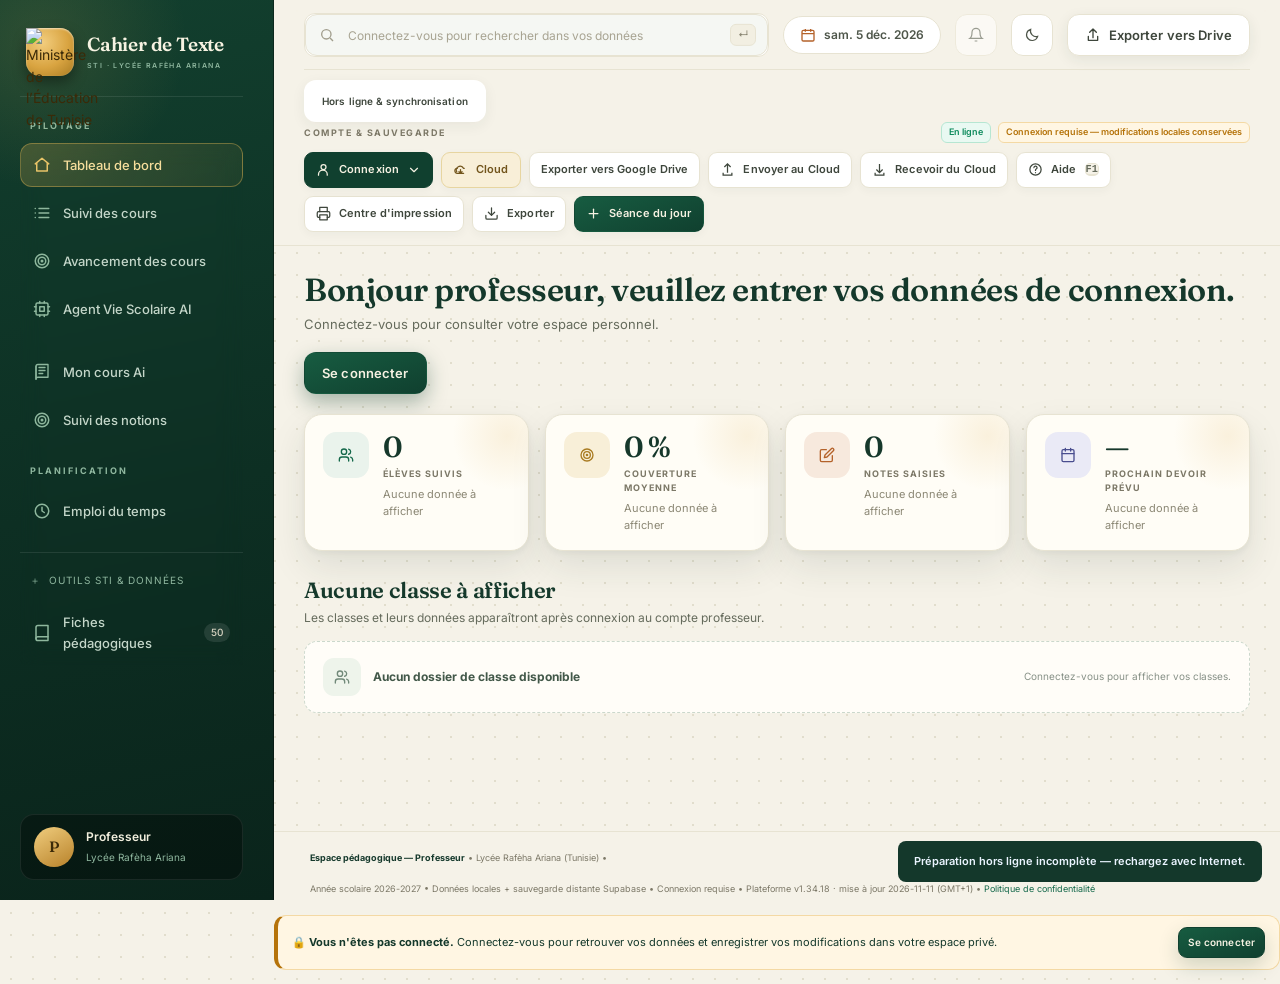
==== index.html @ 6a31b445 "Retrait du cours SQL (v1.34.18) Suppression complete de la page « Mon cours SQL », de la video GROUP" ====
<!DOCTYPE html>
<html lang="fr">
<head>
<meta charset="UTF-8">
<meta name="viewport" content="width=device-width, initial-scale=1.0, viewport-fit=cover">
<title>Espace pédagogique STI — Professeur | Lycée Rafèha Ariana — 2026/2027</title>
<meta name="description" content="Espace pédagogique STI du Lycée Rafèha Ariana : ressources, calendrier scolaire tunisien, programme, suivi des cours et cahier de textes. Les données personnelles sont accessibles après connexion au compte professeur.">
<meta name="author" content="Espace pédagogique STI">
<meta name="theme-color" content="#0b2545">
<meta name="color-scheme" content="light">
<meta name="apple-mobile-web-app-capable" content="yes">
<meta name="mobile-web-app-capable" content="yes">
<meta name="apple-mobile-web-app-status-bar-style" content="black-translucent">
<meta name="apple-mobile-web-app-title" content="Espace pédagogique">
<link rel="manifest" href="manifest.webmanifest">
<link rel="icon" href="icons/icon-192.png" sizes="192x192" type="image/png">
<link rel="apple-touch-icon" href="icons/apple-touch-icon.png">
<link rel="stylesheet" href="assets/style.css">
<link rel="stylesheet" href="assets/suivi-sti.css">
<link rel="stylesheet" href="assets/theme-classe.css">
<link rel="stylesheet" href="assets/interface-reference.css">
<link rel="stylesheet" href="assets/professeur-badge.css">
<link rel="stylesheet" href="assets/offline-sync.css">
<link rel="stylesheet" href="assets/color-mode.css">
<link rel="stylesheet" href="assets/agent-sti.css">
<link rel="stylesheet" href="assets/fiches.css">
<link rel="stylesheet" href="assets/plateforme-plus.css">
<link rel="stylesheet" href="assets/help.css">
<script>try{document.documentElement.dataset.colorMode=localStorage.getItem("sti_color_mode_v1")==="dark"?"dark":"light";}catch(e){document.documentElement.dataset.colorMode="light";}</script>
</head>
<body>
<script>document.body.classList.add("vs-fusion","vs-themed");document.body.dataset.vsTheme="3SI1";</script>

<header class="vs-workspace-top ref-ui no-print">
<button type="button" id="vs-menu" class="vs-menu-button" aria-label="Ouvrir le menu de navigation" aria-controls="vs-sidebar" aria-expanded="false"><svg viewBox="0 0 24 24" fill="none" stroke="currentColor" stroke-width="2"><path d="M4 7h16M4 12h16M4 17h16"/></svg></button>
<div class="search"><svg width="17" height="17" viewBox="0 0 24 24" fill="none" stroke-width="2"><circle cx="11" cy="11" r="7"/><path d="m16.6 16.6 4.4 4.4"/></svg><input type="search" id="ref-search" placeholder="Rechercher une séance, un chapitre, une notion… (Entrée)" aria-label="Recherche globale"><kbd>↵</kbd></div>
<div class="date-pill"><svg width="15" height="15" viewBox="0 0 24 24" fill="none" stroke-width="2"><rect x="3" y="5" width="18" height="16" rx="2"/><path d="M8 3v4m8-4v4M3 10h18"/></svg><span id="ref-date"></span></div>
<div class="bell-wrap"><button class="bell-btn" id="ref-bell" type="button" aria-controls="ref-notifications" aria-label="Notifications du planning" aria-expanded="false"><svg width="19" height="19" viewBox="0 0 24 24" fill="none" stroke="currentColor" stroke-width="1.8"><path d="M18 8A6 6 0 0 0 6 8c0 7-3 9-3 9h18s-3-2-3-9M14 21h-4"/></svg><span id="ref-bell-count" class="ref-bell-count" aria-hidden="true" hidden></span></button><div class="bell-dropdown" id="ref-notifications" role="region" aria-label="Notifications du planning"></div></div>
<button class="bell-btn" type="button" id="ref-theme-toggle" data-ref="color-mode" aria-label="Activer le mode sombre" aria-pressed="false" title="Passer au mode sombre"><svg width="19" height="19" viewBox="0 0 24 24" fill="none" stroke="currentColor" stroke-width="1.8"><circle cx="12" cy="12" r="4"/><path d="M12 2v3m0 14v3M2 12h3m14 0h3M5 5l2 2m10 10 2 2M5 19l2-2M17 7l2-2"/></svg></button>
<button class="btn btn-ghost" id="btn-drive-backup-top" type="button" onclick="window.STI_DRIVE_BACKUP ? window.STI_DRIVE_BACKUP.openSettings() : toast('La sauvegarde Drive n’est pas chargée.')" title="Créer une copie dans le Drive personnel du professeur connecté"><svg width="16" height="16" viewBox="0 0 24 24" fill="none" stroke="currentColor" stroke-width="2" stroke-linecap="round" stroke-linejoin="round"><path d="M12 16V3m-5 5 5-5 5 5"/><path d="M5 14v6h14v-6"/></svg><span>Exporter vers Drive</span></button>
<button class="btn btn-primary" data-ref="new"><svg width="16" height="16" viewBox="0 0 24 24" fill="none" stroke="currentColor" stroke-width="2"><path d="M12 5v14M5 12h14"/></svg><span>Nouvelle séance</span></button>
<aside id="site-professor-badge" class="site-professor-badge no-print" hidden aria-label="Badge du professeur connecté"></aside>
<section class="ref-essential-bar" aria-label="Compte et Cloud"><button type="button" id="ref-account-toggle" class="ref-account-toggle" aria-expanded="false" aria-controls="ref-account-content"><span>Compte &amp; sauvegarde</span><span id="ref-account-state" class="ref-account-state" aria-live="polite">Local</span><svg viewBox="0 0 24 24" fill="none" stroke="currentColor" stroke-width="2" aria-hidden="true"><path d="m6 9 6 6 6-6"/></svg></button><div id="ref-account-content"><button type="button" class="btn btn-line" id="sti-sync-details" data-sync="details">Hors ligne &amp; synchronisation</button><div class="ref-essential-heading"><strong>COMPTE &amp; SAUVEGARDE</strong><div class="ref-essential-status" aria-live="polite"><span id="net-state" class="badge b-grey">En ligne</span><span id="cloud-bar">—</span></div></div><div aria-label="Actions essentielles du compte et des sauvegardes" class="head-actions no-print">
<div style="position:relative;display:inline-block">
<button class="btn btn-ghost" id="btn-compte" onclick="toggleCompte(event)" title="Votre compte professeur : connexion, profil, déconnexion"><svg fill="none" stroke="currentColor" stroke-linecap="round" stroke-linejoin="round" stroke-width="2" viewbox="0 0 24 24"><circle cx="12" cy="8" r="4"></circle><path d="M4 21v-1a7 7 0 0 1 14 0v1"></path></svg> <span id="compte-txt">Connexion</span> <svg fill="none" stroke="currentColor" stroke-linecap="round" stroke-linejoin="round" stroke-width="2" style="width:14px;height:14px" viewbox="0 0 24 24"><path d="m6 9 6 6 6-6"></path></svg></button>
<div class="hidden" id="menu-compte" style="position:absolute;right:0;top:calc(100% + 6px);min-width:250px;background:var(--card);border:1px solid var(--line);border-radius:12px;box-shadow:var(--sh-lg);padding:6px;z-index:80;text-align:left">
<div class="tiny" id="mc-id" style="padding:8px 10px;border-bottom:1px solid var(--line-2);margin-bottom:4px"></div>
<button class="btn btn-line" onclick="document.getElementById('menu-compte').classList.add('hidden');STI_HELP.open()" style="display:block;width:100%;text-align:left;margin:2px 0" title="Guide du professeur (F1)"><svg fill="none" stroke="currentColor" stroke-linecap="round" stroke-linejoin="round" stroke-width="2" style="width:15px;height:15px;vertical-align:-2px" viewbox="0 0 24 24"><circle cx="12" cy="12" r="9"></circle><path d="M9.5 9a2.5 2.5 0 1 1 3.6 2.2c-.7.4-1.1 1-1.1 1.8v.5"></path><path d="M12 17h.01"></path></svg> Aide et guide</button>
<button class="btn btn-line" onclick="menuAction('connexion')" style="display:block;width:100%;text-align:left;margin:2px 0">
<svg fill="none" stroke="currentColor" stroke-linecap="round" stroke-linejoin="round" stroke-width="2" style="width:15px;height:15px;vertical-align:-2px" viewbox="0 0 24 24"><rect height="11" rx="2" width="16" x="4" y="10"></rect><path d="M8 10V7a4 4 0 0 1 8 0v3"></path></svg> Se connecter / Changer de compte</button>
<button class="btn btn-line" onclick="menuAction('profil')" style="display:block;width:100%;text-align:left;margin:2px 0">
<svg fill="none" stroke="currentColor" stroke-linecap="round" stroke-linejoin="round" stroke-width="2" style="width:15px;height:15px;vertical-align:-2px" viewbox="0 0 24 24"><circle cx="12" cy="8" r="4"></circle><path d="M4 21v-1a7 7 0 0 1 14 0v1"></path></svg> Mon profil (nom et matière)</button>
<button class="btn btn-line" onclick="menuAction('admin')" style="display:block;width:100%;text-align:left;margin:2px 0">
<svg fill="none" stroke="currentColor" stroke-linecap="round" stroke-linejoin="round" stroke-width="2" style="width:15px;height:15px;vertical-align:-2px" viewbox="0 0 24 24"><circle cx="9" cy="7" r="4"></circle><path d="M16 21v-2a4 4 0 0 0-4-4H6a4 4 0 0 0-4 4v2"></path><path d="M22 21v-2a4 4 0 0 0-3-3.87"></path></svg> Gérer les professeurs</button>
<button class="btn btn-line" onclick="menuAction('deconnexion')" style="display:block;width:100%;text-align:left;margin:2px 0;color:#b02a3a">
<svg fill="none" stroke="currentColor" stroke-linecap="round" stroke-linejoin="round" stroke-width="2" style="width:15px;height:15px;vertical-align:-2px" viewbox="0 0 24 24"><path d="M9 4H6a2 2 0 0 0-2 2v12a2 2 0 0 0 2 2h3"></path><path d="M15 12H8"></path><path d="m12 9 3 3-3 3"></path><path d="M16 4h2a2 2 0 0 1 2 2v12a2 2 0 0 1-2 2h-2"></path></svg> Se déconnecter</button>
<button class="btn btn-line" onclick="forceMaj()" style="display:block;width:100%;text-align:left;margin:2px 0" title="Efface le cache local et recharge l'application en dernière version — à utiliser si une fonctionnalité reste bloquée">
<svg fill="none" stroke="currentColor" stroke-linecap="round" stroke-linejoin="round" stroke-width="2" style="width:15px;height:15px;vertical-align:-2px" viewbox="0 0 24 24"><path d="M21 12a9 9 0 1 1-2.64-6.36"></path><path d="M21 3v6h-6"></path></svg> Forcer la mise à jour</button>
<button class="btn btn-line" id="mc-installer" onclick="installApp()" style="display:block;width:100%;text-align:left;margin:2px 0" title="Installer l'application sur l'écran d'accueil : plein écran, démarrage rapide, fonctionne sans connexion">
<svg fill="none" stroke="currentColor" stroke-linecap="round" stroke-linejoin="round" stroke-width="2" style="width:15px;height:15px;vertical-align:-2px" viewbox="0 0 24 24"><path d="M12 3v12"></path><path d="m7 10 5 5 5-5"></path><path d="M5 21h14"></path></svg> Installer l'application</button>
<div class="tiny muted" id="mc-ver" style="padding:6px 10px 4px;border-top:1px solid var(--line-2);margin-top:4px"></div>
</div>
</div>
<button class="btn btn-ghost" id="btn-cloud" onclick="openCloud()" title="Sauvegarde distante (Supabase)"><svg fill="none" stroke="currentColor" stroke-linecap="round" stroke-linejoin="round" stroke-width="2" viewbox="0 0 24 24"><path d="M18 10h-1.3A6 6 0 1 0 6 15.7"></path><path d="M17 18H7a4 4 0 0 1 0-8"></path><path d="M12 12v6M9.5 15.5 12 18l2.5-2.5"></path></svg> Cloud</button><button class="btn btn-ghost" id="btn-drive-backup" type="button" onclick="window.STI_DRIVE_BACKUP ? window.STI_DRIVE_BACKUP.openSettings() : toast('La sauvegarde Drive n’est pas encore chargée.')" title="Autoriser et gérer les copies dans le Google Drive personnel du professeur">Exporter vers Google Drive</button><button class="btn btn-ghost" id="btn-cloud-send" onclick="cloudPush(false)" title="Envoyer une sauvegarde de cet appareil au Cloud" type="button"><svg fill="none" height="16" stroke="currentColor" stroke-width="2" viewbox="0 0 24 24" width="16"><path d="M12 17V3M7 8l5-5 5 5M5 17v4h14v-4"></path></svg><span>Envoyer au Cloud</span></button><button class="btn btn-ghost" id="btn-cloud-restore" onclick="cloudPull(false)" title="Recevoir et fusionner les modifications ; les conflits restent à valider" type="button"><svg fill="none" height="16" stroke="currentColor" stroke-width="2" viewbox="0 0 24 24" width="16"><path d="M12 3v14M7 12l5 5 5-5M5 17v4h14v-4"></path></svg><span>Recevoir du Cloud</span></button>
<button class="btn btn-ghost" id="btn-aide" type="button" onclick="STI_HELP.toggle()" title="Guide du professeur : toutes les fonctions de la plateforme (F1)" aria-haspopup="dialog"><svg fill="none" stroke="currentColor" stroke-linecap="round" stroke-linejoin="round" stroke-width="2" viewbox="0 0 24 24" aria-hidden="true"><circle cx="12" cy="12" r="9"></circle><path d="M9.5 9a2.5 2.5 0 1 1 3.6 2.2c-.7.4-1.1 1-1.1 1.8v.5"></path><path d="M12 17h.01"></path></svg>Aide <kbd class="aide-kbd" aria-hidden="true">F1</kbd></button>
<button class="btn btn-ghost" id="btn-print-menu" type="button" title="Choisir le document et les filtres à imprimer"><svg fill="none" stroke="currentColor" stroke-linecap="round" stroke-linejoin="round" stroke-width="2" viewbox="0 0 24 24"><path d="M6 9V2h12v7"></path><path d="M6 18H4a2 2 0 0 1-2-2v-5a2 2 0 0 1 2-2h16a2 2 0 0 1 2 2v5a2 2 0 0 1-2 2h-2"></path><rect height="8" width="12" x="6" y="14"></rect></svg> Centre d'impression</button>
<button class="btn btn-ghost" onclick="exportJSON()"><svg fill="none" stroke="currentColor" stroke-linecap="round" stroke-linejoin="round" stroke-width="2" viewbox="0 0 24 24"><path d="M21 15v4a2 2 0 0 1-2 2H5a2 2 0 0 1-2-2v-4"></path><path d="M7 10l5 5 5-5M12 15V3"></path></svg> Exporter</button>
<button class="btn btn-ghost" id="btn-install" onclick="installApp()" style="display:none"><svg fill="none" stroke="currentColor" stroke-linecap="round" stroke-linejoin="round" stroke-width="2" viewbox="0 0 24 24"><path d="M12 3v12"></path><path d="m7 10 5 5 5-5"></path><path d="M5 21h14"></path></svg> Installer l'application</button>
<button class="btn btn-primary" onclick="openModal(0)"><svg fill="none" stroke="currentColor" stroke-linecap="round" stroke-linejoin="round" stroke-width="2" viewbox="0 0 24 24"><path d="M12 5v14"></path><path d="M5 12h14"></path></svg> Séance du jour</button>
</div></div></section>
</header>
<button id="vs-overlay" class="vs-sidebar-overlay no-print" aria-label="Fermer le menu de navigation" tabindex="-1"></button>


<!-- ===================== BARRE D'ÉTAT ===================== -->
<div class="topbar no-print">
  <div class="wrap">
    <div class="row" style="gap:12px">
      <span class="pill-live"><span class="dot"></span> Année scolaire <span id="tb-annee">2026 / 2027</span></span>
      <span class="hide-sm" id="tb-source">Calendrier scolaire tunisien officiel intégré</span>
    </div>
    <div class="row" style="gap:12px">
      <span id="tb-today"></span>
      <span class="hide-sm">|</span>
      <button class="btn-link hide-sm" type="button" onclick="STI_SEARCH.toggle()" title="Rechercher dans toute la plateforme (Ctrl + K)">Rechercher <kbd class="gs-kbd" aria-hidden="true">Ctrl K</kbd></button>
      
      <span class="hide-sm">|</span>
      <button class="btn-link hide-sm" onclick="go('v-dash')" title="État de la sauvegarde">Sauvegarde : <span>—</span></button>
    </div>
  </div>
</div>

<!-- ===================== EN-TÊTE ===================== -->
<header class="hero-head">
<div class="wrap">
<div class="ident">
<div class="logo">
<svg fill="none" stroke-linecap="round" stroke-linejoin="round" stroke-width="2" viewbox="0 0 24 24"><path d="M22 10 12 5 2 10l10 5 10-5Z"></path><path d="M6 12v5c0 1.7 2.7 3 6 3s6-1.3 6-3v-5"></path></svg>
</div>
<div>
<h1><span id="hero-prof" onclick="openProfil()" style="cursor:pointer" title="Votre profil (nom, matière) — cliquer pour modifier">Professeur</span></h1>
<div class="sub">
<span><strong id="hero-lycee">Lycée Rafèha Ariana</strong></span>
<span class="chip">Matière : STI</span>
<span class="chip">2026 / 2027</span>
<span class="chip" id="hero-classes" hidden></span>
<span class="chip" id="ver-chip" title="Version réellement chargée dans ce navigateur">version</span>
</div>
</div>
</div>

</div>
</header>

<!-- ===================== BANDEAU DE MISE À JOUR ===================== -->
<!-- ===== CONTRÔLE DE COHÉRENCE : la page dit elle-même quelle version d'app.js tourne ===== -->
<div id="maj-alerte" class="no-print" style="display:none;position:fixed;left:12px;right:12px;bottom:12px;z-index:99;background:#fdecea;border:1px solid #f3b7b1;color:#8c1d18;border-radius:12px;padding:12px 14px;font:13px/1.45 system-ui,'Segoe UI',Arial,sans-serif;box-shadow:0 10px 30px rgba(0,0,0,.18)">
  <div style="display:flex;gap:12px;align-items:flex-start;justify-content:space-between;flex-wrap:wrap">
    <div style="min-width:220px;flex:1"><strong>Mise à jour incomplète.</strong> <span id="maj-alerte-txt"></span></div>
    <div style="display:flex;gap:8px;flex-shrink:0">
      <button type="button" onclick="majViderCache()" style="cursor:pointer;border:0;border-radius:8px;padding:7px 12px;background:#8c1d18;color:#fff;font:inherit;font-weight:700">Vider le cache et recharger</button>
      <button type="button" onclick="document.getElementById('maj-alerte').style.display='none'" style="cursor:pointer;border:1px solid #f3b7b1;border-radius:8px;padding:7px 12px;background:#fff;color:#8c1d18;font:inherit">Masquer</button>
    </div>
  </div>
</div>
<script>
(function () {
  var ATTENDU = "v1.34.18";
  window.MAJ_ATTENDUE = ATTENDU;
  /* vide service worker + caches puis recharge : utile quand un ancien bundle reste servi */
  window.majViderCache = function () {
    var fin = function () { location.reload(); };
    try {
      if (navigator.serviceWorker && navigator.serviceWorker.getRegistrations) {
        navigator.serviceWorker.getRegistrations().then(function (rs) {
          return Promise.all(rs.map(function (r) { return r.unregister(); }));
        }).then(function () {
          if (window.caches && caches.keys) {
            return caches.keys().then(function (ks) {
              return Promise.all(ks.map(function (k) { return caches.delete(k); }));
            });
          }
        }).then(fin, fin);
      } else { fin(); }
    } catch (e) { fin(); }
  };
  function verifier() {
    var z = document.getElementById('maj-alerte'), t = document.getElementById('maj-alerte-txt');
    if (!z || !t) return;
    var vu = (typeof window.APP_VER === 'string' && window.APP_VER) ? window.APP_VER : '';
    if (vu === ATTENDU) { z.style.display = 'none'; return; }
    t.innerHTML = 'Le fichier <code>assets/app.js</code> chargé sur cet appareil est <b>' + (vu || 'absent') +
      '</b>, alors que cette page attend <b>' + ATTENDU + '</b>. Le navigateur utilise une ancienne application : ' +
      'le formulaire de nouveau mot de passe, le mini-badge et les dernières corrections peuvent être indisponibles.';
    z.style.display = 'block';
  }
  if (document.readyState === 'complete') setTimeout(verifier, 800);
  else window.addEventListener('load', function () { setTimeout(verifier, 800); });
})();
</script>

<div id="update-bar" class="update-bar hidden no-print">
  <span>Une nouvelle version de l'application est prête. Vos données locales sont conservées.</span>
  <button class="btn btn-xs btn-primary" onclick="applyUpdate()">Mettre à jour</button>
</div>

<!-- ===================== ONGLETS ===================== -->
<aside id="vs-sidebar" class="vs-sidebar no-print" aria-label="Espace pédagogique et navigation">
 <a class="vs-brand" href="#v-dash" onclick="go('v-dash');return false"><span class="vs-brand-icon"><img src="./assets/logo-ministere-tunisie.png" alt="Ministère de l’Éducation de Tunisie"></span><span><strong>Cahier de Texte</strong><small>STI · LYCÉE RAFÈHA ARIANA</small></span></a>

 <p class="vs-navlabel">PILOTAGE</p>
 <nav class="tabbar no-print" aria-label="Navigation principale"><div class="wrap" id="tabs"></div></nav>
 <div id="ref-year" class="ref-ui"></div><div class="vs-side-bottom"><div class="vs-cloud-note"><strong>Votre espace de travail</strong><span id="vs-cloud-status">Sauvegarde dans votre espace</span><br><button type="button" onclick="openCloud()">Gérer la sauvegarde</button></div><button class="vs-profile" type="button" onclick="openProfil()" aria-label="Ouvrir mon profil"><span class="vs-avatar" id="vs-prof-initials">P</span><span><strong id="vs-prof-name">Professeur</strong><small id="vs-prof-school">Lycée Rafèha Ariana</small></span></button></div>
</aside>

<main class="wrap">
  <section id="v-dash" class="view on ref-ui"></section>
<section id="v-cours" class="view ref-ui"></section>
<section id="v-fiche" class="view ref-ui"></section>
<section id="v-avancement" class="view ref-ui"></section>
<section id="v-devoirs" class="view ref-ui"></section>

  <section id="v-suivi" class="view"></section>
  <section id="v-edt" class="view"></section>
  <section id="v-cal" class="view"></section>
  <section id="v-rep" class="view"></section>
  <section id="v-prog" class="view"></section>
  <section id="v-eleves" class="view"></section>
  <section id="v-cahier" class="view"></section>
  <section id="v-bilan" class="view"></section>
  <section id="v-ref" class="view"></section>
  <section id="v-carte" class="view ref-ui">
    <div class="site-card-page">
      <div class="site-card-page-head">
        <div>
          <span class="site-card-kicker">À PARTAGER</span>
          <h1 class="page-title">Carte de visite du site</h1>
          <p class="page-sub">Présentez l’Espace pédagogique STI et partagez son adresse avec un QR code.</p>
        </div>
        <div class="site-card-actions no-print" aria-label="Actions de la carte de visite">
          <button class="btn btn-primary" type="button" onclick="printSiteBusinessCard()">Imprimer la carte</button>
          <a class="btn btn-line" href="assets/carte-visite-site.pdf" download="carte-visite-espace-pedagogique-sti.pdf">Télécharger PDF</a>
          <a class="btn btn-line" href="assets/carte-visite-site.png" download="carte-visite-espace-pedagogique-sti.png">Télécharger PNG</a>
          <a class="btn btn-line" href="assets/carte-visite-site.svg" download="carte-visite-espace-pedagogique-sti.svg">Télécharger SVG</a>
          <button class="btn btn-line" type="button" onclick="shareSiteCard()">Partager l’adresse</button>
        </div>
      </div>
      <figure class="site-card-stage">
        <img src="assets/carte-visite-site.png" alt="Carte de visite de l’Espace pédagogique STI : Aymen Essouyah, professeur au Lycée Rafèha Ariana, courriel et QR code vers le site." width="1004" height="650">
      </figure>
      <div class="site-card-meta">
        <div><strong>Adresse du site</strong><a href="https://aymenessouyah.github.io/viescolaire/" target="_blank" rel="noopener noreferrer">aymenessouyah.github.io/viescolaire/</a></div>
        <div><strong>Format imprimé</strong><span>85 × 55 mm · paysage</span></div>
        <div><strong>Contact</strong><a href="mailto:aymenessouyah@gmail.com">aymenessouyah@gmail.com</a></div>
      </div>
    </div>
  </section>
</main>

<dialog id="agent-dialog" class="agent-dialog" aria-labelledby="agent-dialog-title">
  <div class="agent-dialog-frame">
    <header class="agent-dialog-bar">
      <div class="agent-dialog-brand"><span class="agent-dialog-mark" aria-hidden="true">AI</span><div><h2 id="agent-dialog-title">Agent Vie Scolaire AI</h2><p>Studio pédagogique · créez, révisez et remplacez vos documents</p></div></div>
      <button class="agent-dialog-close" type="button" onclick="go('v-dash')" aria-label="Fermer l’Agent Vie Scolaire AI"><svg viewBox="0 0 24 24" fill="none" stroke="currentColor" stroke-width="2" aria-hidden="true"><path d="m18 6-12 12M6 6l12 12"/></svg><span>Fermer</span></button>
    </header>
    <section id="v-agent" class="view ref-ui"></section>
  </div>
</dialog>

<dialog id="agent-replace-confirm" class="agent-replace-confirm" aria-labelledby="agent-replace-title" aria-describedby="agent-replace-description">
  <form method="dialog" class="agent-confirm-card">
    <span class="agent-confirm-kicker">CONFIRMATION DU REMPLACEMENT</span>
    <h2 id="agent-replace-title">Remplacer le document ?</h2>
    <p id="agent-replace-description">Le document existant sera remplacé après confirmation.</p>
    <div class="agent-confirm-actions"><button class="agent-confirm-cancel" type="submit" value="cancel">Annuler</button><button id="agent-replace-accept" class="agent-confirm-accept" type="submit" value="confirm">Remplacer le document</button></div>
  </form>
</dialog>

<footer>
  <div class="wrap">
    <div>
      <strong style="color:var(--ink)">Espace pédagogique — <span id="ft-prof-name">Professeur</span></strong> &bull; Lycée Rafèha Ariana (Tunisie) &bull; <span id="ft-prof"></span>
    </div>
    <div>
      Année scolaire 2026-2027 &bull; Données locales + sauvegarde distante Supabase &bull; <span id="ft-year"></span>
      &bull; <span id="app-release">Plateforme v1.34.18 · mise à jour 2026-11-11 (GMT+1)</span>
      &bull; <a href="politique-confidentialite.html">Politique de confidentialité</a>
    </div>
  </div>
</footer>

<!-- ===================== MODALE SÉANCE ===================== -->
<div class="modal" id="modal">
  <div class="box">
    <div class="box-h">
      <h3 id="m-title" style="font-size:16px">Séance</h3>
      <button class="btn btn-xs btn-line" onclick="closeModal()">Fermer</button>
    </div>
    <div class="box-b" id="m-body"></div>
    <div class="box-f">
      <button class="btn btn-line" onclick="closeModal()">Annuler</button>
      <button class="btn btn-blue" onclick="saveModal()">
        <svg viewBox="0 0 24 24" fill="none" stroke="currentColor" stroke-width="2" stroke-linecap="round" stroke-linejoin="round"><path d="M19 21H5a2 2 0 0 1-2-2V5a2 2 0 0 1 2-2h11l5 5v11a2 2 0 0 1-2 2Z"/><path d="M17 21v-8H7v8M7 3v5h8"/></svg>
        Enregistrer
      </button>
    </div>
  </div>
</div>

<!-- ===================== INVITATION À SE CONNECTER ===================== -->
<div id="login-invite" class="note warn hidden no-print" style="margin-bottom:14px;display:flex;gap:10px;align-items:center;justify-content:space-between;flex-wrap:wrap">
  <span>🔒 <strong>Vous n'êtes pas connecté.</strong> Connectez-vous pour retrouver vos données et enregistrer vos modifications dans votre espace privé.</span>
  <span class="row no-print" style="gap:8px">
    <button class="btn btn-xs btn-blue" onclick="openAuth()">Se connecter</button>
  </span>
</div>

<!-- ===================== BANDEAU D'INSTALLATION (MOBILE) ===================== -->
<div id="install-banner" class="hidden no-print" role="dialog" aria-label="Installer l'application">
  <svg viewBox="0 0 24 24" fill="none" stroke="currentColor" stroke-width="2" stroke-linecap="round" stroke-linejoin="round" style="width:26px;height:26px;flex:none"><path d="M12 3v12"/><path d="m7 10 5 5 5-5"/><path d="M5 21h14"/></svg>
  <div style="min-width:0">
    <div class="t">Installer l'application</div>
    <div class="s" id="install-sub">Plein écran, démarrage rapide et fonctionnement sans connexion.</div>
  </div>
  <div class="row" style="gap:6px;flex:none">
    <button class="btn btn-xs" style="background:rgba(255,255,255,.14);color:#dceaf7;border-color:rgba(255,255,255,.25)" onclick="dismissInstall()">Plus tard</button>
    <button class="btn btn-xs" style="background:#fff;color:#0b2545;border-color:#fff;font-weight:700" onclick="installApp()">Installer</button>
  </div>
</div>

<!-- ===================== MODALE ADMINISTRATION DES PROFESSEURS ===================== -->
<div class="modal" id="admin-modal">
  <div class="box" style="max-width:760px">
    <div class="box-h">
      <h3 style="font-size:16px">Administration — professeurs</h3>
      <button class="btn btn-xs btn-line" onclick="closeAdmin()">Fermer</button>
    </div>
    <div class="box-b">
      <p class="small" style="color:var(--ink-2);margin-bottom:12px">À la création du compte, renseignez le nom et choisissez une photo. Le badge sera lié à l’identifiant Supabase du professeur ; les photos restent privées.</p>
      <div class="sti-badge-preview-layout" style="grid-template-columns:minmax(150px,185px) minmax(0,1fr);margin-bottom:14px">
        <div id="ad-badge-preview" class="sti-badge-stage"></div>
        <div class="sti-badge-form-grid">
          <div><label class="f" for="ad-name">Nom et prénom <strong aria-hidden="true">*</strong></label>
            <input type="text" id="ad-name" placeholder="Nom et prénom" autocomplete="name" oninput="adminBadgePreview()"></div>
          <div><label class="f" for="ad-function">Fonction</label>
            <input type="text" id="ad-function" value="Professeur" oninput="adminBadgePreview()"></div>
          <div class="full"><label class="f" for="ad-subject">Discipline</label>
            <input type="text" id="ad-subject" value="Sciences et technologies de l’informatique" oninput="adminBadgePreview()"></div>
          <div><label class="f" for="ad-email">Adresse électronique <strong aria-hidden="true">*</strong></label>
            <input type="email" id="ad-email" placeholder="collegue@exemple.tn" autocomplete="email" oninput="adminBadgePreview()"></div>
          <div><label class="f" for="ad-pass">Mot de passe provisoire <strong aria-hidden="true">*</strong></label>
            <input type="text" id="ad-pass" placeholder="6 caractères au moins" autocomplete="new-password"></div>
          <div class="full sti-photo-field"><label class="f" for="ad-photo">Photo du professeur <strong aria-hidden="true">*</strong></label>
            <input type="file" id="ad-photo" accept="image/jpeg,image/png,image/webp" onchange="adminBadgePhotoChanged(this)">
            <small class="sti-badge-note">JPEG, PNG ou WebP, 10 Mo maximum avant compression.</small>
            <div id="ad-photo-status" class="sti-photo-status" aria-live="polite"></div>
          </div>
        </div>
      </div>
      <div class="row" style="gap:8px;justify-content:flex-end;margin-bottom:12px">
        <button class="btn btn-line" type="button" onclick="adminLister()">Rafraîchir</button>
        <button class="btn btn-blue" type="button" onclick="adminCreer()">Créer le compte et le badge</button>
      </div>
      <div id="ad-msg" class="tiny" role="status" aria-live="polite" style="min-height:18px;margin-bottom:8px"></div>
      <div id="admin-liste"><p class="tiny muted">Chargement…</p></div>
      <section class="admin-prompt-manager" aria-labelledby="admin-prompt-title">
        <div class="admin-prompt-manager-heading">
          <div><span class="tiny muted">BIBLIOTHÈQUE COMMUNE</span><h4 id="admin-prompt-title">Prompts pédagogiques pour DeepSeek</h4></div>
          <span class="badge b-navy">Administration</span>
        </div>
        <p class="small">Claude propose des brouillons génériques à valider. Seul l’outil choisi et sa description générale lui sont transmis : aucune demande pédagogique, copie, image, donnée d’élève ou document n’est envoyé à Claude. Les prompts approuvés sont ensuite partagés avec les professeurs et ajoutés uniquement aux demandes DeepSeek.</p>
        <div class="admin-prompt-cost note warn tiny">L’API Claude est facturée selon votre offre Anthropic. Configuration serveur requise dans les secrets des fonctions Edge Supabase : <code>ANTHROPIC_API_KEY</code> et <code>ANTHROPIC_MODEL</code>. Ne mettez jamais la clé dans le site ou dans une conversation.</div>
        <div class="admin-prompt-generate-row">
          <label class="f" for="ad-prompt-task">Outil à préparer
            <select id="ad-prompt-task">
              <option value="fiche">Fiche pédagogique</option>
              <option value="exercices">Séries d’exercices</option>
              <option value="correction">Correction de copies</option>
              <option value="cahier">Cahier de textes</option>
              <option value="repartition">Répartition</option>
              <option value="document">Autres documents</option>
            </select>
          </label>
          <button class="btn btn-blue" id="ad-prompt-generate" type="button" onclick="adminPromptsGenerer()">Demander 3 brouillons génériques à Claude</button>
        </div>
        <div id="ad-prompt-msg" class="tiny" role="status" aria-live="polite" style="min-height:18px;margin:6px 0"></div>
        <div id="ad-prompt-drafts" class="admin-prompt-drafts" aria-live="polite"></div>
        <div class="admin-prompt-library-heading"><h5>Prompts approuvés et partagés</h5><button class="btn btn-xs btn-line" type="button" onclick="adminPromptsLister()">Actualiser</button></div>
        <div id="ad-prompt-library"><p class="tiny muted">Chargement de la bibliothèque…</p></div>
      </section>
    </div>
    <div class="box-f">
      <button class="btn btn-line" onclick="closeAdmin()">Fermer</button>
    </div>
  </div>
</div>

<!-- ===================== MODALE POINTAGE VOCAL ===================== -->
<div class="modal" id="voc-modal">
  <div class="box" style="max-width:520px">
    <div class="box-h">
      <h3 style="font-size:16px">Pointage à la voix</h3>
      <button class="btn btn-xs btn-line" onclick="vocStop();document.getElementById('voc-modal').classList.remove('on')">Fermer</button>
    </div>
    <div class="box-b">
      <p class="small" style="color:var(--ink-2);margin-bottom:10px">
        Touchez <strong>l'élève</strong> à pointer (ou dictez son nom), puis appuyez sur le micro et dites
        <strong>« absent »</strong>, <strong>« exclu »</strong>, <strong>« sorti »</strong>,
        <strong>« entrée par billet »</strong>, « présent » ou « retard ».
      </p>
      <div class="row" style="gap:12px;align-items:center;margin-bottom:12px">
        <button id="voc-mic" onclick="vocToggle()" style="width:72px;height:72px;border-radius:50%;background:var(--rose);color:#fff;border:none;display:flex;align-items:center;justify-content:center;flex:none;box-shadow:0 10px 24px -10px rgba(194,44,72,.6)">
          <svg viewBox="0 0 24 24" fill="none" stroke="currentColor" stroke-width="2" stroke-linecap="round" stroke-linejoin="round" style="width:32px;height:32px"><path d="M12 1a3 3 0 0 0-3 3v8a3 3 0 0 0 6 0V4a3 3 0 0 0-3-3z"/><path d="M19 10v2a7 7 0 0 1-14 0v-2"/><path d="M12 19v4"/><path d="M8 23h8"/></svg>
        </button>
        <div style="min-width:0">
          <div id="voc-statut" class="small"><strong>Cible :</strong> <span id="voc-cible">—</span></div>
          <div id="voc-entendu" class="tiny muted" style="margin-top:2px;min-height:18px"></div>
        </div>
      </div>
      <div id="voc-liste" style="display:flex;flex-wrap:wrap;gap:6px;max-height:220px;overflow:auto"></div>
    </div>
    <div class="box-f">
      <button class="btn btn-line" onclick="vocStop();document.getElementById('voc-modal').classList.remove('on')">Terminer</button>
    </div>
  </div>
</div>

<!-- ===================== MODALE PROFIL PROFESSEUR ===================== -->
<div class="modal" id="profil-modal" role="dialog" aria-modal="true" aria-labelledby="pf-title">
  <div class="box" style="max-width:760px;max-height:92vh;display:flex;flex-direction:column">
    <div class="box-h">
      <h3 id="pf-title" style="font-size:16px">Mon profil et mon badge professeur</h3>
      <button class="btn btn-xs btn-line" type="button" onclick="closeProfil()">Fermer</button>
    </div>
    <div class="box-b" style="overflow:auto">
      <p class="small" style="color:var(--ink-2);margin-bottom:12px">
        Votre badge utilise votre portrait et vos informations professionnelles. La photo est enregistrée dans un espace privé Supabase, accessible uniquement par votre compte.
        Tracez votre signature au doigt ou à la souris : elle sera conservée dans votre profil et ajoutée à la fin de chaque journée du cahier de textes.
      </p>
      <div class="sti-badge-preview-layout">
        <div>
          <div id="pf-badge-preview" class="sti-badge-stage" aria-live="polite"></div>
          <button class="btn btn-line" style="width:100%;margin-top:8px" type="button" onclick="printProfilBadge()">Imprimer mon badge</button>
        </div>
        <div>
          <div class="sti-badge-form-grid">
            <div class="full"><label class="f" for="pf-nom">Nom et prénom</label>
              <input type="text" id="pf-nom" placeholder="Nom et prénom" autocomplete="name" oninput="renderProfileBadgePreview()"></div>
            <div><label class="f" for="pf-function">Fonction</label>
              <input type="text" id="pf-function" placeholder="Professeur" oninput="renderProfileBadgePreview()"></div>
            <div><label class="f" for="pf-mat">Discipline</label>
              <input type="text" id="pf-mat" placeholder="Sciences et technologies de l’informatique" oninput="renderProfileBadgePreview()"></div>
            <div class="full sti-signature-field">
              <label class="f" for="pf-signature-canvas">Signature manuscrite à afficher dans le cahier</label>
              <canvas id="pf-signature-canvas" class="sti-signature-canvas" width="640" height="180" aria-label="Zone de signature : tracez votre signature au doigt ou à la souris" aria-describedby="pf-signature-help"></canvas>
              <div class="sti-signature-controls">
                <small id="pf-signature-help" class="sti-badge-note">Dessinez votre signature au doigt ou à la souris. Elle sera répétée à la fin de chaque journée du cahier.</small>
                <div class="row" style="gap:6px;flex-wrap:wrap">
                  <button class="btn btn-xs btn-line" type="button" onclick="undoProfileSignature()">Annuler le dernier trait</button>
                  <button class="btn btn-xs btn-line" type="button" onclick="clearProfileSignature()">Effacer</button>
                </div>
              </div>
            </div>
            <div class="full sti-photo-field"><label class="f" for="pf-photo">Photo du professeur <strong aria-hidden="true">*</strong></label>
              <input type="file" id="pf-photo" accept="image/jpeg,image/png,image/webp" onchange="profilePhotoChanged(this)">
              <small class="sti-badge-note">JPEG, PNG ou WebP, 10 Mo maximum avant compression. La photo reste privée dans le compte du professeur.</small>
              <div id="pf-photo-required" class="sti-photo-required" hidden>Ajoutez votre portrait pour finaliser votre badge.</div>
              <div id="pf-photo-status" class="sti-photo-status" aria-live="polite"></div>
            </div>
          </div>
          <div id="pf-error" class="sti-badge-error" role="status" aria-live="polite"></div>
          <div class="note tiny" style="margin-top:6px">Compte connecté : <span id="pf-email" class="tiny">—</span></div>
        </div>
      </div>
      <section class="sti-profile-drive" aria-labelledby="pf-drive-title">
        <div class="sti-profile-drive-heading">
          <div>
            <h4 id="pf-drive-title">Sauvegardes personnelles Google Drive</h4>
            <p>Après votre accord, les copies datées de vos données professeur sont enregistrées dans le Drive que vous choisissez. Elles restent conservées dans votre historique Drive.</p>
          </div>
          <span id="pf-drive-status" class="badge b-grey" data-state="idle" aria-live="polite">Vérification en attente</span>
        </div>
        <button class="btn btn-line" id="pf-drive-settings" type="button" onclick="window.STI_DRIVE_BACKUP ? window.STI_DRIVE_BACKUP.openSettings() : toast('La sauvegarde Drive n’est pas chargée.')">Gérer ma sauvegarde Drive</button>
      </section>
    </div>
    <div class="box-f">
      <button class="btn btn-line" type="button" onclick="closeProfil()">Annuler</button>
      <button class="btn btn-blue" id="pf-save" type="button" onclick="saveProfil()">Enregistrer le profil et le badge</button>
    </div>
  </div>
</div>

<!-- ===================== MODALE CONNEXION (SAUVEGARDE DISTANTE) ===================== -->
<div class="modal" id="auth-modal">
  <div class="box" style="max-width:430px">
    <div class="box-h">
      <h3 style="font-size:16px">Connexion à la sauvegarde distante</h3>
      <button class="btn btn-xs btn-line" onclick="closeAuth()">Fermer</button>
    </div>
    <div class="box-b">
      <p class="small" style="color:var(--ink-2);margin-bottom:12px">
        Vos fiches de séance et vos horaires sont enregistrés dans votre base <strong>Supabase</strong>, protégée par
        un compte unique. Connectez-vous une fois par appareil : la session reste ouverte ensuite.
      </p>
      <div style="margin-bottom:10px"><label class="f">Adresse électronique</label>
        <input type="email" id="auth-email" autocomplete="username" placeholder="vous@exemple.tn"></div>
      <div style="margin-bottom:10px"><label class="f">Mot de passe</label>
        <input type="password" id="auth-pass" autocomplete="current-password" placeholder="••••••••"></div>
      <button type="button" class="btn-link" style="padding:2px 0;margin-bottom:7px;text-decoration:underline" onclick="sendPasswordRecovery()">Mot de passe oublié ?</button>
      <div id="auth-err" class="tiny" style="color:#b02a3a;min-height:16px"></div>
      <p class="tiny muted" style="margin:4px 0 0">Ici on saisit <strong>votre identité</strong> (adresse + mot de passe).
      L'URL du projet, la clé, la table et le nom de l'appareil se règlent dans
      <a href="#" onclick="closeAuth(); openCloudSettings(); return false" style="color:inherit;text-decoration:underline">Réglages avancés</a>
      — normalement déjà remplis.</p>
      <p class="tiny muted" style="margin:2px 0 0">Les comptes professeurs sont créés par l’administrateur avec leur badge et leur photo. Utilisez ici l’adresse et le mot de passe provisoire qui vous ont été remis.</p>
      <div class="note tiny" style="margin-top:6px">
        Vous pouvez fermer cette fenêtre et travailler <strong>hors ligne</strong> : les données de cet appareil sont
        conservées et seront synchronisées à la prochaine connexion.
      </div>
    </div>
    <div class="box-f">
      <button class="btn btn-line" onclick="closeAuth()">Travailler hors ligne</button>
      <button class="btn btn-blue" onclick="doLogin()">
        <svg viewBox="0 0 24 24" fill="none" stroke="currentColor" stroke-width="2" stroke-linecap="round" stroke-linejoin="round"><rect x="4" y="10" width="16" height="11" rx="2"/><path d="M8 10V7a4 4 0 0 1 8 0v3"/></svg>
        Se connecter
      </button>
    </div>
  </div>
</div>

<!-- ===================== MODALE NOUVEAU MOT DE PASSE ===================== -->
<div class="modal" id="password-reset-modal" role="dialog" aria-modal="true" aria-labelledby="password-reset-title">
  <div class="box" style="max-width:430px">
    <div class="box-h">
      <h3 id="password-reset-title" style="font-size:16px">Choisir un nouveau mot de passe</h3>
      <button class="btn btn-xs btn-line" type="button" onclick="closePasswordReset()">Fermer</button>
    </div>
    <div class="box-b">
      <p class="small" style="color:var(--ink-2);margin-bottom:12px">Après validation de votre lien Supabase, choisissez un nouveau mot de passe pour votre compte professeur.</p>
      <div style="margin-bottom:10px"><label class="f" for="password-reset-new">Nouveau mot de passe</label>
        <input type="password" id="password-reset-new" autocomplete="new-password" placeholder="6 caractères minimum"></div>
      <div style="margin-bottom:10px"><label class="f" for="password-reset-confirm">Confirmer le mot de passe</label>
        <input type="password" id="password-reset-confirm" autocomplete="new-password" placeholder="Répétez le nouveau mot de passe"></div>
      <div id="password-reset-err" class="tiny" role="status" aria-live="polite" style="min-height:18px"></div>
    </div>
    <div class="box-f">
      <button class="btn btn-line" type="button" onclick="closePasswordReset()">Annuler</button>
      <button class="btn btn-blue" id="password-reset-submit" type="button" onclick="updatePasswordFromRecovery()">Enregistrer le nouveau mot de passe</button>
    </div>
  </div>
</div>

<!-- ===================== MODALE CONFIGURATION CLOUD ===================== -->
<div class="modal" id="cloud-modal">
  <div class="box">
    <div class="box-h">
      <h3 style="font-size:16px">Réglages avancés — sauvegarde distante</h3>
      <button class="btn btn-xs btn-line" onclick="document.getElementById('cloud-modal').classList.remove('on')">Fermer</button>
    </div>
    <div class="box-b">
      <p class="small" style="color:var(--ink-2);margin-bottom:12px">
        Renseignez l'URL de votre projet <strong>Supabase</strong> et sa clé publique (anon). Conservez votre base existante. La synchronisation bidirectionnelle nécessite le script <code>installation/synchronisation-atomique.sql</code> et un accès protégé par compte. Consultez <code>MISE_A_JOUR_STI.md</code>.
      </p>
      <div style="margin-bottom:10px"><label class="f">URL du projet Supabase</label>
        <input type="text" id="cfg-url" placeholder="https://xxxxxxxx.supabase.co"></div>
      <div style="margin-bottom:10px"><label class="f">Clé publique (anon key)</label>
        <input type="text" id="cfg-key" placeholder="eyJhbGciOi... ou sb_publishable_..."></div>
      <div class="grid g2" style="gap:10px;margin-bottom:10px">
        <div><label class="f">Table <span class="tiny muted">(nom SQL — ne pas modifier)</span></label><input type="text" id="cfg-table" value="espace_pedagogique"></div>
        <div><label class="f">Nom de cet appareil</label><input type="text" id="cfg-device" placeholder="Téléphone — Professeur"></div>
      </div>
      <label class="badge b-blue" style="cursor:pointer;display:inline-flex;gap:6px">
        <input type="checkbox" id="cfg-auto"> Synchroniser automatiquement dans les deux sens
      </label>
      <label class="badge b-blue" style="cursor:pointer;display:inline-flex;gap:6px;margin-top:6px">
        <input type="checkbox" id="cfg-auth"> Accès protégé par mot de passe (compte unique)
      </label>
      <div class="note tiny" style="margin-top:12px">
        La clé publique ne permet que les opérations autorisées par les règles RLS de la table. Ne jamais coller la clé « service_role ».
      </div>
    </div>
    <div class="box-f">
      <button class="btn btn-line" onclick="document.getElementById('cloud-modal').classList.remove('on')">Annuler</button>
      <button class="btn btn-blue" onclick="saveCloudSettings()">Enregistrer et tester</button>
    </div>
  </div>
</div>

<div id="gs-palette" class="gs-palette no-print" hidden role="dialog" aria-modal="true" aria-labelledby="gs-title">
  <div class="gs-box">
    <p id="gs-title" hidden>Recherche globale</p>
    <div class="gs-head">
      <svg viewBox="0 0 24 24" fill="none" stroke="currentColor" stroke-width="2" stroke-linecap="round" stroke-linejoin="round" aria-hidden="true"><circle cx="11" cy="11" r="7"></circle><path d="m20 20-3.5-3.5"></path></svg>
      <input id="gs-input" type="search" placeholder="Séance, notion, annexe, compétence, élève, document…" autocomplete="off" spellcheck="false" aria-label="Recherche globale" aria-describedby="gs-help" aria-controls="gs-results">
      <kbd class="gs-kbd" aria-hidden="true">Échap</kbd>
    </div>
    <div id="gs-results" class="gs-results" aria-label="Résultats de la recherche"></div>
    <div class="gs-foot" id="gs-help"><span>↑ ↓ pour naviguer · Entrée pour ouvrir</span><span id="gs-count" aria-live="polite"></span></div>
  </div>
</div>

<div class="toast" id="toast"><span id="toast-txt">Enregistré</span></div>

<!-- ===================== DONNÉES ===================== -->
<script src="data/reference.js"></script>
<script src="data/repartition.js"></script>
<script src="data/programme.js"></script>
<script src="data/competences.js"></script>
<script src="data/memo.js"></script>
<script src="data/annexes.js"></script>
<script src="data/docs.js"></script>
<script src="data/livres-sti.js"></script>
<script src="data/ajustements-sti.js"></script>
<script src="data/repartition4SI2.js"></script>
<script src="data/repartition3SI1.js"></script>
<script src="data/fiches.js"></script>
<script src="data/fiches3SI1.js"></script>
<script src="data/aide.js"></script>

<!-- ===================== CONFIGURATION SUPABASE (facultatif) ===================== -->
<script src="supabase/config.js"></script>

<!-- ===================== APPLICATION ===================== -->
<script src="assets/suivi-sti.js"></script>
<script src="assets/fiche-documents-cloud.js"></script>
<script src="assets/fiche-devoir-documents.js"></script>
<script src="assets/interface-reference.js"></script>
<script src="assets/agent-library.js"></script>
<script src="assets/agent-xlsx.js"></script>
<script src="assets/agent-epreuve.js"></script>
<script src="assets/agent-sti.js"></script>
<script src="assets/cahier-pdf.js"></script>
<script src="assets/password-recovery.js"></script>
<script src="assets/signature-canvas.js"></script>
<script src="assets/cahier-defaults.js"></script>
<script src="assets/calendar-ics.js"></script>
<script src="assets/app.js"></script>
<script src="assets/professeur-badge.js"></script>
<script src="assets/student-csv.js"></script>
<script src="assets/student-reports.js"></script>
<script src="assets/eleves.js"></script>
<script src="assets/admin.js"></script>
<script src="assets/sync-merge.js"></script>
<script src="assets/offline-sync.js"></script>
<script src="assets/drive-backup.js"></script>
<script src="assets/theme-classe.js"></script>
<script src="assets/color-mode.js"></script>
<script src="assets/cahier-print-data.js"></script>
<script src="assets/fiches.js"></script>
<script src="assets/global-search.js"></script>
<script src="assets/class-report.js"></script>
<script src="assets/data-audit.js"></script>
<script src="assets/help.js"></script>
<dialog id="ref-dialog" class="ref-ui" aria-labelledby="ref-dialog-title"></dialog>
<dialog id="logout-confirm-dialog" class="logout-confirm-dialog" aria-labelledby="logout-confirm-title" aria-describedby="logout-confirm-description">
  <div class="logout-confirm-content">
    <div class="logout-confirm-mark" aria-hidden="true"><span><svg viewBox="0 0 24 24" fill="none" stroke="currentColor" stroke-width="1.8" stroke-linecap="round" stroke-linejoin="round"><path d="M10 17l5-5-5-5"></path><path d="M15 12H3"></path><path d="M12 4h7a2 2 0 0 1 2 2v12a2 2 0 0 1-2 2h-7"></path></svg></span><small>CONFIRMATION DU COMPTE</small></div>
    <h2 id="logout-confirm-title">Se déconnecter&nbsp;?</h2>
    <p id="logout-confirm-description">Votre session va être fermée. Vos données resteront enregistrées sur cet appareil.</p>
    <form method="dialog" class="logout-confirm-actions">
      <button type="submit" value="cancel" class="logout-confirm-cancel" autofocus>Annuler</button>
      <button type="submit" value="confirm" class="logout-confirm-accept">Se déconnecter</button>
    </form>
  </div>
</dialog>
<dialog id="drive-backup-dialog" class="drive-backup-dialog" aria-labelledby="drive-backup-title" aria-describedby="drive-backup-description">
  <div class="drive-backup-content">
    <div class="drive-backup-mark" aria-hidden="true">
      <span><svg viewBox="0 0 24 24" fill="none" stroke="currentColor" stroke-width="1.8" stroke-linecap="round" stroke-linejoin="round"><path d="M7.5 18H6a4 4 0 0 1-.3-8A6.5 6.5 0 0 1 18 8.5 4.5 4.5 0 0 1 18 17h-1"></path><path d="M12 12v9m-3-3 3 3 3-3"></path></svg></span>
      <small>SAUVEGARDE PERSONNELLE</small>
    </div>
    <h2 id="drive-backup-title">Sauvegarde hebdomadaire dans Google Drive</h2>
    <p id="drive-backup-description">Chaque copie est privée dans le compte Google Drive que vous choisissez.</p>
    <div id="drive-backup-message" class="drive-backup-message" role="status" aria-live="polite" hidden></div>
    <div class="drive-backup-actions">
      <button id="drive-backup-later" class="btn btn-line" type="button">Fermer</button>
      <button id="drive-backup-secondary" class="btn btn-soft" type="button" hidden>Désactiver</button>
      <button id="drive-backup-primary" class="btn btn-primary" type="button" hidden>Continuer</button>
    </div>
    <p class="drive-backup-footnote">L’accès Google est limité aux fichiers créés par cette application. L’application ne chiffre pas ces copies en plus : elles sont protégées par les paramètres d’accès de votre compte Google Drive. « Désactiver » arrête les futurs envois sur cet appareil, sans supprimer les copies ni révoquer l’autorisation Google ; pour retirer cette autorisation, utilisez <a href="https://myaccount.google.com/permissions" target="_blank" rel="noopener noreferrer">les paramètres de sécurité Google</a>.</p>
  </div>
</dialog>
<dialog id="aide-dialog" class="aide-dialog" aria-labelledby="aide-title-txt">
  <div class="aide-shell">
    <header class="aide-head">
      <div class="aide-head-title">
        <span class="aide-kicker">GUIDE DU PROFESSEUR</span>
        <h2 id="aide-title-txt">Aide</h2>
      </div>
      <div class="aide-head-actions">
        <label class="aide-search" for="aide-search">
          <svg viewBox="0 0 24 24" fill="none" stroke="currentColor" stroke-width="2" stroke-linecap="round" aria-hidden="true"><circle cx="11" cy="11" r="7"></circle><path d="m20 20-3.5-3.5"></path></svg>
          <input id="aide-search" type="search" placeholder="Chercher une fonction, un écran, un mot-clé…" autocomplete="off" spellcheck="false">
        </label>
        <span id="aide-compte" class="aide-compte" aria-live="polite"></span>
        <button class="btn btn-xs btn-line no-print" type="button" onclick="STI_HELP.print()" title="Imprimer ou enregistrer en PDF la page d'aide affichée">Imprimer</button>
        <button class="btn btn-xs btn-line no-print" type="button" onclick="STI_HELP.close()" aria-label="Fermer l'aide">Fermer</button>
      </div>
    </header>
    <div class="aide-body">
      <nav id="aide-sommaire" class="aide-sommaire" aria-label="Sommaire de l'aide"></nav>
      <article id="aide-article" class="aide-article"></article>
    </div>
  </div>
</dialog>
</body>
</html>
---- assets/style.css ----
/* ============================================================
   ESPACE PÉDAGOGIQUE STI — 2026/2027
   Feuille de style autonome (aucune ressource externe)
   ============================================================ */
*,*::before,*::after{box-sizing:border-box}
:root{
  --navy:#0b2545; --navy-2:#123a63; --navy-3:#08203c;
  --blue:#1668b3; --blue-2:#2b8fd6; --sky:#e9f2fb; --sky-2:#f5f9fd;
  --teal:#0fb3a3; --teal-dk:#0a8a7e;
  --amber:#b5730a; --amber-bg:#fff6e3; --amber-line:#f4d9a4;
  --rose:#c22c48; --rose-bg:#fdeef1; --rose-line:#f5c3cd;
  --green:#0d8a5c; --green-bg:#e9f9f2; --green-line:#b6e6d2;
  --ink:#0f2338; --ink-2:#3c5670; --ink-3:#6d8299; --ink-4:#93a6b8;
  --line:#dde7f1; --line-2:#eef4fa; --bg:#f1f6fb; --card:#ffffff;
  --r:16px; --r-sm:11px;
  --sh:0 1px 2px rgba(15,35,56,.05), 0 10px 26px -16px rgba(15,35,56,.22);
  --sh-lg:0 18px 45px -22px rgba(15,35,56,.35);
}
html{scroll-behavior:smooth}
body{
  margin:0;background:var(--bg);color:var(--ink);
  font-family:"Segoe UI",system-ui,-apple-system,"Helvetica Neue",Arial,"Noto Sans",sans-serif;
  font-size:15px;line-height:1.55;-webkit-font-smoothing:antialiased;
}
h1,h2,h3,h4{margin:0;line-height:1.25;letter-spacing:-.01em}
p{margin:0}
a{color:var(--blue);text-decoration:none}
a:hover{text-decoration:underline}
ul{margin:0;padding-left:18px}
button{font:inherit;cursor:pointer;border:none;background:none;color:inherit}
.wrap{max-width:1280px;margin:0 auto;padding:0 18px}
.muted{color:var(--ink-3)}
.tiny{font-size:12px}
.small{font-size:13px}
.mono{font-family:"Cascadia Mono","Consolas","SF Mono",Menlo,monospace;font-size:12.5px}

/* ---------- Barre supérieure ---------- */
.topbar{background:linear-gradient(120deg,var(--navy-3) 0%,var(--navy) 45%,var(--navy-2) 100%);color:#e8f1fa;font-size:12px}
.topbar .wrap{display:flex;flex-wrap:wrap;gap:10px;justify-content:space-between;align-items:center;padding:8px 18px}
.pill-live{display:inline-flex;align-items:center;gap:6px;background:rgba(15,179,163,.16);border:1px solid rgba(15,179,163,.45);color:#8fe6db;padding:2px 9px;border-radius:999px;font-weight:700;font-size:11px}
.dot{width:7px;height:7px;border-radius:50%;background:#25d0bd;box-shadow:0 0 0 0 rgba(37,208,189,.7);animation:pulse 2.4s infinite}
@keyframes pulse{0%{box-shadow:0 0 0 0 rgba(37,208,189,.6)}70%{box-shadow:0 0 0 8px rgba(37,208,189,0)}100%{box-shadow:0 0 0 0 rgba(37,208,189,0)}}

/* les icônes SVG ont une taille par défaut : une icône hors bouton/titre
   ne doit jamais s'étendre à toute la largeur du conteneur */
svg{width:16px;height:16px;flex:none}
.note svg{stroke:var(--blue);vertical-align:-3px;margin-right:3px}

/* ---------- En-tête ---------- */
.hero-head{background:linear-gradient(120deg,var(--navy) 0%,#14456f 55%,#0e6f8f 100%);color:#fff;padding:22px 0 26px}
.hero-head .wrap{display:flex;flex-wrap:wrap;gap:18px;justify-content:space-between;align-items:center}
.ident{display:flex;gap:14px;align-items:center}
.logo{width:54px;height:54px;border-radius:15px;background:linear-gradient(140deg,#2b8fd6,#0fb3a3);display:flex;align-items:center;justify-content:center;box-shadow:0 8px 20px -8px rgba(0,0,0,.5);flex:none}
.logo svg{width:30px;height:30px;stroke:#fff}
.ident h1{font-size:21px;font-weight:800}
.ident .sub{font-size:12.5px;color:#bcd6ec;margin-top:3px;display:flex;flex-wrap:wrap;gap:8px;align-items:center}
.chip{background:rgba(255,255,255,.12);border:1px solid rgba(255,255,255,.22);border-radius:999px;padding:2px 10px;font-size:11.5px;font-weight:600}
.head-actions{display:flex;gap:8px;flex-wrap:wrap}
.btn{display:inline-flex;align-items:center;gap:7px;border-radius:11px;padding:9px 14px;font-size:13px;font-weight:700;border:1px solid transparent;transition:.15s;white-space:nowrap}
.btn svg{width:16px;height:16px;stroke-width:2;flex:none}
.btn-ghost{background:rgba(255,255,255,.1);border-color:rgba(255,255,255,.28);color:#eaf4ff}
.btn-ghost:hover{background:rgba(255,255,255,.2)}
.btn-primary{background:#fff;color:var(--navy);box-shadow:0 8px 18px -10px rgba(0,0,0,.6)}
.btn-primary:hover{background:#eaf4ff}
.btn-blue{background:var(--blue);color:#fff}
.btn-blue:hover{background:#12578f}
.btn-soft{background:var(--sky);color:var(--blue);border-color:#cfe3f5}
.btn-soft:hover{background:#dcebf9}
.btn-line{background:#fff;border-color:var(--line);color:var(--ink-2)}
.btn-line:hover{background:var(--sky-2)}
.btn-xs{padding:6px 10px;font-size:12px;border-radius:9px}
.btn-xs svg{width:14px;height:14px}

/* ---------- Navigation onglets ---------- */
.tabbar{position:sticky;top:0;z-index:40;background:rgba(255,255,255,.94);backdrop-filter:blur(10px);border-bottom:1px solid var(--line);box-shadow:0 4px 16px -12px rgba(15,35,56,.4)}
.tabbar .wrap{display:flex;gap:6px;overflow-x:auto;padding:9px 18px;scrollbar-width:thin}
.tabbar::-webkit-scrollbar{height:0}
.tab{display:inline-flex;align-items:center;gap:8px;padding:9px 14px;border-radius:11px;font-size:13px;font-weight:700;color:var(--ink-2);white-space:nowrap;border:1px solid transparent}
.tab svg{width:16px;height:16px;stroke:currentColor}
.tab:hover{background:var(--sky-2);color:var(--ink)}
.tab.on{background:linear-gradient(120deg,var(--blue),#1a7fc4);color:#fff;box-shadow:0 10px 20px -14px rgba(22,104,179,.9)}
.tab .cnt{background:rgba(0,0,0,.08);border-radius:999px;padding:0 6px;font-size:11px}
.tab.on .cnt{background:rgba(255,255,255,.25)}

/* ---------- Structure ---------- */
main{padding:22px 0 40px}
.view{display:none}
.view.on{display:block;animation:fade .25s ease}
@keyframes fade{from{opacity:0;transform:translateY(6px)}to{opacity:1;transform:none}}
.sec-head{display:flex;flex-wrap:wrap;gap:14px;justify-content:space-between;align-items:flex-end;margin-bottom:16px}
.sec-head h2{font-size:19px;display:flex;align-items:center;gap:9px}
.sec-head h2 svg{width:20px;height:20px;stroke:var(--blue)}
.sec-head .lead{color:var(--ink-3);font-size:13px;margin-top:4px;max-width:78ch}

.card{background:var(--card);border:1px solid var(--line);border-radius:var(--r);box-shadow:var(--sh);overflow:hidden}
.card-h{display:flex;flex-wrap:wrap;gap:12px;justify-content:space-between;align-items:center;padding:14px 18px;border-bottom:1px solid var(--line-2);background:linear-gradient(180deg,#fff, #fbfdff)}
.card-h h3{font-size:15px;display:flex;align-items:center;gap:8px}
.card-h h3 svg{width:17px;height:17px;stroke:var(--blue)}
.card-b{padding:18px}
.card-b.tight{padding:12px 14px}
.grid{display:grid;gap:16px}
.g2{grid-template-columns:repeat(2,minmax(0,1fr))}
.g3{grid-template-columns:repeat(3,minmax(0,1fr))}
.g4{grid-template-columns:repeat(4,minmax(0,1fr))}
.stack{display:grid;gap:16px}
.row{display:flex;gap:10px;flex-wrap:wrap;align-items:center}
.spread{display:flex;gap:12px;justify-content:space-between;align-items:center;flex-wrap:wrap}
.sep{height:1px;background:var(--line-2);margin:12px 0}

/* ---------- Badges ---------- */
.badge{display:inline-flex;align-items:center;gap:5px;font-size:11px;font-weight:800;padding:3px 9px;border-radius:999px;border:1px solid transparent;white-space:nowrap}
.b-blue{background:var(--sky);color:#0f5f9e;border-color:#c9e0f5}
.b-green{background:var(--green-bg);color:var(--green);border-color:var(--green-line)}
.b-amber{background:var(--amber-bg);color:var(--amber);border-color:var(--amber-line)}
.b-rose{background:var(--rose-bg);color:var(--rose);border-color:var(--rose-line)}
.b-teal{background:#e6faf7;color:var(--teal-dk);border-color:#bdeee7}
.b-grey{background:#f1f5f9;color:var(--ink-3);border-color:#e0e8f0}
.b-navy{background:var(--navy);color:#dceaf7}

/* ---------- KPI ---------- */
.kpi{background:#fff;border:1px solid var(--line);border-radius:var(--r);padding:15px 16px;box-shadow:var(--sh);position:relative;overflow:hidden}
.kpi::after{content:"";position:absolute;inset:0 auto 0 0;width:4px;background:var(--blue)}
.kpi.k-teal::after{background:var(--teal)}
.kpi.k-amber::after{background:var(--amber)}
.kpi.k-rose::after{background:var(--rose)}
.kpi .lbl{font-size:11.5px;font-weight:800;text-transform:uppercase;letter-spacing:.05em;color:var(--ink-3);display:flex;align-items:center;gap:6px}
.kpi .val{font-size:26px;font-weight:800;margin-top:6px;letter-spacing:-.02em}
.kpi .val small{font-size:13px;font-weight:700;color:var(--ink-3)}
.kpi .foo{font-size:12px;color:var(--ink-3);margin-top:3px}

/* ---------- Progression ---------- */
.bar{height:11px;background:#e6eef7;border-radius:999px;overflow:hidden;display:flex}
.bar i{display:block;height:100%}
.bar .done{background:linear-gradient(90deg,#12a06a,#25c48b)}
.bar .left{background:#dbe6f2}
.legend{display:flex;gap:14px;flex-wrap:wrap;font-size:12px;color:var(--ink-2);margin-top:9px}
.legend span{display:inline-flex;align-items:center;gap:6px}
.sq{width:11px;height:11px;border-radius:3px;display:inline-block}

/* ---------- Tables ---------- */
.tbl-wrap{overflow:auto;max-height:640px;border-radius:12px;border:1px solid var(--line)}
table.tbl{width:100%;border-collapse:separate;border-spacing:0;font-size:13px;background:#fff}
.tbl thead th{position:sticky;top:0;z-index:2;background:#f4f8fd;color:var(--ink-2);text-align:left;font-size:11.5px;text-transform:uppercase;letter-spacing:.04em;padding:10px 12px;border-bottom:1px solid var(--line)}
.tbl td{padding:10px 12px;border-bottom:1px solid var(--line-2);vertical-align:top}
.tbl tbody tr:hover{background:#fafcff}
.tbl .n{font-weight:800;color:var(--blue);white-space:nowrap}
.tbl tr.is-eval td{background:#fffdf5}
.tbl tr.is-today td{background:#eef9ff;box-shadow:inset 3px 0 0 var(--blue)}
.tbl tr.is-past .t-desc{color:var(--ink-3)}
.tbl tr.is-blocsolo td{background:#f6f2ff}
.tt{font-weight:700;color:var(--ink)}
.det{color:var(--ink-3);font-size:12px;margin-top:2px}

/* ---------- Timeline ---------- */
.tl{position:relative;padding-left:22px}
.tl::before{content:"";position:absolute;left:6px;top:4px;bottom:4px;width:2px;background:var(--line)}
.tl-item{position:relative;padding:0 0 15px 0}
.tl-item::before{content:"";position:absolute;left:-20px;top:4px;width:12px;height:12px;border-radius:50%;background:#fff;border:3px solid var(--blue)}
.tl-item.t-vac::before{border-color:var(--amber)}
.tl-item.t-hol::before{border-color:var(--rose)}
.tl-item.t-eval::before{border-color:#7c3aed}
.tl-item.t-end::before{border-color:var(--navy)}
.tl-item .d{font-size:11.5px;font-weight:800;color:var(--ink-3);text-transform:uppercase;letter-spacing:.04em}
.tl-item .t{font-weight:700;font-size:13.5px}
.tl-item .s{font-size:12px;color:var(--ink-3)}
/* ---------- Cahier de textes : tableau éditorial à trois colonnes ---------- */
.cahier-table-card .card-b{padding:16px}
.cah-sem+.cah-sem{margin-top:18px}
.cah-sem-h{display:flex;align-items:center;justify-content:space-between;gap:12px;flex-wrap:wrap;margin-bottom:9px;padding:12px 15px;border:1px solid var(--line);border-radius:13px;background:linear-gradient(120deg,#f7fbff,#fff)}
.cah-week-kicker,.cah-work-kicker{display:block;color:var(--ink-3);font-size:9px;font-weight:800;letter-spacing:.09em}
.cah-week-title{display:block;margin-top:3px;color:var(--navy);font-size:14px}
.cah-table-wrap{overflow:auto;border:1px solid var(--line);border-radius:13px;background:var(--card)}
.cah-table{width:100%;min-width:740px;border-collapse:separate;border-spacing:0;table-layout:fixed;font-size:12.5px}
.cah-table th{position:sticky;top:0;z-index:2;padding:11px 13px;background:linear-gradient(120deg,var(--navy),var(--navy-2));color:#fff;text-align:left;font-size:10px;text-transform:uppercase;letter-spacing:.07em}
.cah-table th:first-child{width:170px}
.cah-table th:last-child{width:180px;text-align:center}
.cah-table td{padding:13px;border-bottom:1px solid var(--line-2);vertical-align:top;background:var(--card)}
.cah-date-cell{width:170px}
.cah-work-cell{color:var(--ink-2)}
.cah-table tbody tr:last-child td{border-bottom:0}
.cah-table tbody tr:hover td{background:#f9fcff}
.cah-table .cah-row.is-eval td{background:#fcf9ff}
.cah-table .cah-row.is-done .cah-date-cell{box-shadow:inset 3px 0 0 var(--green)}
.cah-table .cah-row.is-reported .cah-date-cell{box-shadow:inset 3px 0 0 var(--rose)}
.cah-date-main{display:block;color:var(--ink);font-size:12.5px;font-weight:800;line-height:1.4}
.cah-date-meta{display:flex;align-items:center;gap:6px;flex-wrap:wrap;margin:8px 0}
.cah-groups-summary{display:flex;flex-wrap:wrap;gap:6px 16px;margin:8px 0 0;color:var(--ink-2);font-size:12px;line-height:1.5}
.cah-groups{display:block;margin:0 0 8px;color:var(--ink-2);font-size:11px;font-weight:700;line-height:1.4}
.cah-time{display:block;margin-top:8px;color:var(--ink-3);font-size:10.5px;line-height:1.4}
.cah-work-top{display:flex;align-items:flex-start;justify-content:space-between;gap:14px}
.cah-work-title{margin:3px 0 0;color:var(--navy);font-size:14px;line-height:1.4}
.cah-row-actions{display:flex;align-items:center;justify-content:flex-end;gap:6px;flex-wrap:wrap;max-width:310px}
.cah-work-body{display:grid;gap:6px;margin-top:10px}
.cah-work-detail{color:var(--ink-2);font-size:12.5px;line-height:1.5;white-space:pre-wrap;overflow-wrap:anywhere}
.cah-work-detail strong{color:var(--ink);font-weight:750}
.cah-work-planned{padding:7px 9px;border-left:3px solid var(--amber);border-radius:0 7px 7px 0;background:var(--amber-bg);color:#75531e}
.cah-work-homework{padding:7px 9px;border-left:3px solid #4b82bb;border-radius:0 7px 7px 0;background:var(--sky-2)}
.cah-work-report{color:var(--rose)}
.cah-signature-cell{text-align:center;vertical-align:middle!important;border-left:1px solid var(--line-2)}
.cah-signature-box{display:flex;min-height:58px;flex-direction:column;align-items:center;justify-content:center;gap:2px}
.cah-signature-box .teacher-signature-ink{display:block;width:145px;height:42px;max-width:100%;overflow:visible}
.cah-signature-date{color:var(--ink-3);font-size:9.5px}
.cah-signature-missing{display:flex;min-height:58px;flex-direction:column;align-items:center;justify-content:center;gap:6px;color:var(--ink-3);font-size:10.5px}
.cah-signature-follow{display:inline-flex;width:25px;height:25px;align-items:center;justify-content:center;border:1px dashed var(--line);border-radius:50%;color:var(--ink-4);font-size:12px}
.cah-empty-state{display:grid;justify-items:center;gap:7px;padding:38px 20px;border:1px dashed var(--line);border-radius:13px;background:var(--sky-2);color:var(--ink-3);text-align:center;font-size:12px}
.cah-empty-state strong{color:var(--ink);font-size:14px}
.cah-empty-icon{color:var(--blue)}
.cah-empty-icon svg{width:24px;height:24px;stroke:currentColor}

/* ---------- Calendrier mois ---------- */
.cal-head{display:grid;grid-template-columns:repeat(7,1fr);gap:6px;margin-bottom:6px}
.cal-head div{text-align:center;font-size:11px;font-weight:800;color:var(--ink-3);text-transform:uppercase}
.cal{display:grid;grid-template-columns:repeat(7,1fr);gap:6px}
.cell{min-height:92px;border:1px solid var(--line);border-radius:10px;padding:6px 7px;background:#fff;display:flex;flex-direction:column;gap:4px}
.cell .dn{font-size:12px;font-weight:800;color:var(--ink-2);display:flex;justify-content:space-between;align-items:center}
.cell.out{background:#f7fafd;border-style:dashed;opacity:.6}
.cell.vac{background:var(--amber-bg);border-color:var(--amber-line)}
.cell.hol{background:var(--rose-bg);border-color:var(--rose-line)}
.cell.today{border-color:var(--blue);box-shadow:0 0 0 1px var(--blue) inset}
.ev{font-size:10.5px;font-weight:700;border-radius:6px;padding:2px 5px;line-height:1.35}
.ev-s{background:#dcecfb;color:#0f5f9e}
.ev-s.b4{background:#d7f3ee;color:#0a7a70}
.ev-e{background:#efe6ff;color:#6d28d9}
.ev-h{background:#fbdde3;color:#a51f38}
.ev-v{background:#fbeccd;color:#8a5a08}

/* ---------- Divers ---------- */
.acc{border:1px solid var(--line);border-radius:12px;overflow:hidden;background:#fff}
.acc+.acc{margin-top:10px}
.acc>summary{padding:12px 15px;font-weight:700;font-size:14px;display:flex;align-items:center;gap:9px;cursor:pointer;list-style:none;background:linear-gradient(180deg,#fff,#fafdff)}
.acc>summary::-webkit-details-marker{display:none}
.acc>summary svg{width:16px;height:16px;stroke:var(--blue)}
.acc>summary .arrow{margin-left:auto;transition:.2s}
.acc[open]>summary .arrow{transform:rotate(180deg)}
.acc .acc-b{padding:6px 15px 15px}
.memo-row{display:grid;grid-template-columns:minmax(150px,32%) 1fr;gap:10px;padding:7px 0;border-bottom:1px dashed var(--line-2);font-size:13px}
.memo-row:last-child{border-bottom:none}
.memo-tbl td{padding:8px 10px}
.memo-tbl .mono{font-family:"Cascadia Mono","Consolas",Menlo,monospace}
pre.ex{
  background:#0b2545;color:#dcecff;border-radius:9px;padding:8px 10px;margin:0;
  font-family:"Cascadia Mono","Consolas","SF Mono",Menlo,monospace;font-size:11.5px;line-height:1.5;
  white-space:pre-wrap;overflow:auto;max-height:260px;
}
pre.ex b{color:#8fe6db}
summary .badge{margin-left:6px}
.memo-row .k{font-weight:700;color:#0f5f9e}
.search{display:flex;align-items:center;gap:8px;background:#fff;border:1px solid var(--line);border-radius:11px;padding:8px 12px}
.search input{border:none;outline:none;font:inherit;font-size:13px;width:220px;background:transparent}
.search svg{width:16px;height:16px;stroke:var(--ink-3)}
.note{background:var(--sky-2);border:1px solid #d9e8f6;border-left:4px solid var(--blue);border-radius:10px;padding:11px 14px;font-size:12.5px;color:var(--ink-2)}
.note.warn{background:var(--amber-bg);border-color:var(--amber-line);border-left-color:var(--amber)}
.note.rose{background:var(--rose-bg);border-color:var(--rose-line);border-left-color:var(--rose)}
.li{display:flex;gap:9px;padding:8px 0;border-bottom:1px dashed var(--line-2);font-size:13px}
.li:last-child{border-bottom:none}
.li .ico{flex:none;width:20px;height:20px;border-radius:6px;background:var(--sky);display:flex;align-items:center;justify-content:center}
.li .ico svg{width:12px;height:12px;stroke:var(--blue)}
.tile{border:1px solid var(--line);border-radius:12px;padding:12px 14px;background:#fff;display:flex;gap:12px;align-items:flex-start}
.tile .ic{width:36px;height:36px;border-radius:10px;background:var(--sky);display:flex;align-items:center;justify-content:center;flex:none}
.tile .ic svg{width:18px;height:18px;stroke:var(--blue)}
input[type=time],input[type=text],input[type=date],textarea,select{font:inherit;font-size:13px;border:1px solid var(--line);border-radius:10px;padding:8px 10px;background:#fff;color:var(--ink);width:100%}
textarea{min-height:74px;resize:vertical}
label.f{display:block;font-size:11.5px;font-weight:800;color:var(--ink-3);text-transform:uppercase;letter-spacing:.04em;margin-bottom:5px}
.modal{position:fixed;inset:0;background:rgba(9,25,43,.55);backdrop-filter:blur(3px);display:none;align-items:center;justify-content:center;padding:18px;z-index:80}
.modal.on{display:flex}
.modal .box{background:#fff;border-radius:18px;max-width:620px;width:100%;max-height:92vh;overflow:auto;box-shadow:var(--sh-lg)}
.modal .box-h{padding:16px 20px;border-bottom:1px solid var(--line-2);display:flex;justify-content:space-between;align-items:center}
.modal .box-b{padding:18px 20px}
.modal .box-f{padding:14px 20px;border-top:1px solid var(--line-2);display:flex;justify-content:flex-end;gap:9px;background:#fbfdff}
.admin-prompt-manager{display:grid;gap:12px;margin-top:24px;padding:18px;border:1px solid var(--line-2);border-radius:14px;background:var(--bg-2,#f7f9fb)}
.admin-prompt-manager-heading,.admin-prompt-library-heading,.admin-prompt-published-head,.admin-prompt-draft-title{display:flex;align-items:center;justify-content:space-between;gap:10px}
.admin-prompt-manager-heading h4,.admin-prompt-library-heading h5{margin:3px 0 0;color:var(--ink);font-size:15px}
.admin-prompt-library-heading h5{font-size:13px}
.admin-prompt-manager>p{margin:0;color:var(--ink-2);font-size:11px;line-height:1.6}
.admin-prompt-cost{margin:0!important;line-height:1.55}
.admin-prompt-generate-row{display:grid;grid-template-columns:minmax(0,1fr) auto;align-items:end;gap:10px}
.admin-prompt-generate-row label{display:grid;gap:6px;margin:0}
.admin-prompt-generate-row select{min-height:40px;padding:7px 10px;border:1px solid var(--line);border-radius:8px;color:var(--ink);background:var(--card)}
.admin-prompt-drafts,.admin-prompt-library-list{display:grid;gap:10px}
.admin-prompt-draft,.admin-prompt-published{display:grid;gap:9px;padding:13px;border:1px solid var(--line-2);border-radius:11px;background:var(--card)}
.admin-prompt-draft-title strong,.admin-prompt-published-head strong{font-size:12px}
.admin-prompt-draft-title span,.admin-prompt-published-head>div>span{color:var(--ink-3);font-size:9px}
.admin-prompt-draft .f{display:grid;gap:5px;margin:0;color:var(--ink-2);font-size:10px;font-weight:700}
.admin-prompt-draft input,.admin-prompt-draft textarea{width:100%;padding:8px 9px;border:1px solid var(--line);border-radius:7px;color:var(--ink);background:var(--card);font:inherit;font-size:11px;line-height:1.5}
.admin-prompt-draft input{min-height:36px}
.admin-prompt-draft textarea{min-height:120px;resize:vertical;white-space:pre-wrap}
.admin-prompt-published-head>div{display:grid;gap:4px;min-width:0}
.admin-prompt-published-head>div>span{width:max-content;padding:3px 6px;border-radius:99px;color:var(--blue);background:var(--sky);font-weight:700}
.admin-prompt-published p{margin:0;color:var(--ink-2);font-size:10px;line-height:1.5}
.admin-prompt-published details summary{color:var(--blue);font-size:10px;font-weight:700;cursor:pointer}
.admin-prompt-published pre{max-height:220px;overflow:auto;margin:7px 0 0;padding:10px;border:1px solid var(--line-2);border-radius:8px;color:var(--ink);background:var(--bg-2,#f7f9fb);font:10px/1.55 ui-monospace,SFMono-Regular,Consolas,monospace;white-space:pre-wrap;overflow-wrap:anywhere}
:root[data-color-mode="dark"] .admin-prompt-manager,:root[data-color-mode="dark"] .admin-prompt-draft,:root[data-color-mode="dark"] .admin-prompt-published{border-color:#384a5d;background:#172435}
:root[data-color-mode="dark"] .admin-prompt-draft input,:root[data-color-mode="dark"] .admin-prompt-draft textarea,:root[data-color-mode="dark"] .admin-prompt-generate-row select,:root[data-color-mode="dark"] .admin-prompt-published pre{border-color:#384a5d;color:#e6eef7;background:#102033}
@media(max-width:560px){.admin-prompt-manager{padding:13px}.admin-prompt-generate-row{grid-template-columns:1fr}.admin-prompt-generate-row .btn{width:100%;justify-content:center}.admin-prompt-manager-heading{align-items:flex-start}.admin-prompt-manager-heading .badge{flex:none}}
.student-csv-dialog{border:0;padding:0;width:min(760px,calc(100vw - 24px));max-width:760px;max-height:88vh;border-radius:16px;color:var(--ink);background:var(--card);box-shadow:0 24px 70px rgba(9,25,43,.28);overflow:hidden}
.student-csv-dialog::backdrop{background:rgba(9,25,43,.58);backdrop-filter:blur(3px)}
.student-csv-box{display:flex;flex-direction:column;max-height:88vh;background:var(--card);color:var(--ink)}
.student-csv-head{padding:16px 20px;border-bottom:1px solid var(--line-2);display:flex;align-items:center;justify-content:space-between;gap:12px}
.student-csv-head h2{margin:3px 0 0;font-size:18px;color:var(--navy)}
.student-csv-kicker{font-size:10px;font-weight:800;letter-spacing:.08em;color:var(--blue)}
.student-csv-body{padding:16px 20px;overflow:auto}
.student-csv-body .note{margin:10px 0}
.student-csv-body .note ul{margin:6px 0 0;padding-left:20px}
.student-csv-preview{max-height:280px;margin-top:12px}
.student-csv-actions{padding:13px 20px;border-top:1px solid var(--line-2);display:flex;justify-content:flex-end;gap:9px;background:var(--bg)}
@media(max-width:560px){.student-csv-actions{flex-wrap:wrap}.student-csv-actions .btn{flex:1}.student-csv-head{padding:14px}.student-csv-body{padding:14px}}
.toast{position:fixed;right:18px;bottom:18px;background:var(--navy);color:#eaf4ff;padding:12px 16px;border-radius:12px;font-size:13px;font-weight:600;box-shadow:var(--sh-lg);transform:translateY(140%);transition:.3s;z-index:90;display:flex;gap:9px;align-items:center}
.toast.on{transform:none}
footer{border-top:1px solid var(--line);background:#fff;padding:18px 0;font-size:12px;color:var(--ink-3)}
footer .wrap{display:flex;flex-wrap:wrap;gap:10px;justify-content:space-between}
.ok{color:var(--green);font-weight:800}
.no{color:var(--rose);font-weight:800}

/* ---------- Responsive ---------- */
/* scan d'une feuille : formulaire à gauche, boîte d'étapes à droite */
.scan-grid{display:grid;grid-template-columns:minmax(0,1fr) 290px;gap:16px;align-items:start;margin-bottom:12px}
.scan-box{background:var(--sky-2);border:1px solid var(--line);border-radius:var(--r-sm);padding:12px 14px;position:sticky;top:66px}
.scan-ets{list-style:none;margin:10px 0 0;padding:0}
.scan-et{display:flex;align-items:center;gap:8px;padding:4px 0;font-size:13px;color:var(--ink-3)}
.scan-et .ic{width:18px;flex:none;text-align:center}
.scan-et .scan-bw{flex:1;max-width:84px;margin-left:auto;visibility:hidden}
.scan-et.act{color:var(--navy);font-weight:600}
.scan-et.act .ic{display:inline-block;animation:scan-rot 1.1s linear infinite}
.scan-et.act .scan-bw{visibility:visible}
.scan-et.ok{color:var(--green)}
.scan-et.err{color:var(--rose);font-weight:600}
.scan-bw i{display:block;height:6px;border-radius:3px;background:var(--blue);width:0%;transition:width .25s}
.ar-nom{direction:rtl;font-size:12.5px;color:var(--ink-2)}
@keyframes scan-rot{to{transform:rotate(360deg)}}
@media (max-width:920px){.scan-grid{grid-template-columns:1fr}.scan-box{position:static;order:-1}}
@media (max-width:1000px){.g4{grid-template-columns:repeat(2,1fr)}.g3{grid-template-columns:1fr 1fr}}
@media (max-width:760px){
  .g2,.g3,.g4{grid-template-columns:1fr}
  .ident h1{font-size:18px}
  .cell{min-height:74px}
  .memo-row{grid-template-columns:1fr}
  .hide-sm{display:none}
}
/* ---------- Impression ---------- */
@media print{
  body{background:#fff;font-size:11pt}
  .no-print,.tabbar,.topbar,.head-actions,.modal,.toast{display:none !important}
  .hero-head{background:#fff;color:#000;border-bottom:2px solid #000}
  .hero-head .sub,.chip{color:#333}
  .card{box-shadow:none;border-color:#bbb;break-inside:avoid}
  .tbl-wrap{max-height:none;border-color:#bbb}
  .tbl thead th{position:static;background:#eee}
  .view{display:block !important;page-break-before:always}
  .view#v-dash{page-break-before:avoid}
}

/* ---------- compléments version PWA ---------- */
.hidden{display:none !important}
.btn-link{background:none;border:none;color:inherit;font:inherit;cursor:pointer;text-decoration:underline;opacity:.9}
.btn:disabled,.btn[aria-disabled="true"]{opacity:.58;cursor:not-allowed;pointer-events:none}
.update-bar{background:#fff6e3;border-bottom:1px solid var(--amber-line);color:#8a5a08;padding:10px 18px;display:flex;gap:12px;align-items:center;justify-content:center;font-size:13px;font-weight:600}
#btn-install{background:linear-gradient(120deg,#0fb3a3,#0a8a7e);border-color:transparent;color:#fff}
.sec-bloc>.row{margin-top:4px}
.memo-tbl .mono{font-size:12px}
@media print{.update-bar{display:none !important}}

/* ============================================================
   Identité des classes — 3SI1 = bleu • 4SI2 = vert
   (utilisée partout : badges, calendrier, tableaux, tableau de bord)
   ============================================================ */
:root{
  --c-3si1:#1668b3; --c-3si1-bg:#dcecfb; --c-3si1-line:#c9e0f5; --c-3si1-ink:#0f5f9e;
  --c-4si2:#267555; --c-4si2-bg:#edf7ef; --c-4si2-line:#c4dec8; --c-4si2-ink:#1d533d;
}
.b-3si1{background:var(--c-3si1);color:#fff;border-color:var(--c-3si1)}
.b-4si2{background:var(--c-4si2);color:#fff;border-color:var(--c-4si2)}
.chip-3si1{background:var(--c-3si1-bg);color:var(--c-3si1-ink);border-color:var(--c-3si1-line)}
.chip-4si2{background:var(--c-4si2-bg);color:var(--c-4si2-ink);border-color:var(--c-4si2-line)}
tr.acc-3si1 td:first-child{box-shadow:inset 4px 0 0 var(--c-3si1)}
tr.acc-4si2 td:first-child{box-shadow:inset 4px 0 0 var(--c-4si2)}
.ev-3si1{background:var(--c-3si1-bg);color:var(--c-3si1-ink)}
.ev-4si2{background:var(--c-4si2-bg);color:var(--c-4si2-ink)}
/* les évaluations passent en neutre : le vert reste réservé à la 4SI2 */
.ev-e{background:#e3e9f2;color:#3c5670}

/* ============================================================
   Bandeau d'installation (mobile) — invite à installer l'application
   ============================================================ */
#install-banner{
  position:fixed;left:12px;right:12px;bottom:calc(12px + env(safe-area-inset-bottom,0px));
  z-index:90;display:flex;gap:10px;align-items:center;justify-content:space-between;
  background:linear-gradient(120deg,var(--navy),var(--navy-2));color:#fff;
  border-radius:14px;padding:12px 14px;box-shadow:var(--sh-lg);
  max-width:560px;margin:0 auto;border:1px solid rgba(255,255,255,.08);
}
#install-banner .t{font-weight:700;font-size:14px;line-height:1.2}
#install-banner .s{font-size:12px;opacity:.85;line-height:1.35}
#install-banner.hidden{display:none}

.cah-documents { margin-top: 10px; padding: 10px; border-radius: 8px; background: #f4f5ee; }
.cah-documents ul { list-style: none; padding: 0; margin: 6px 0 0; }
.cah-documents li { display: flex; align-items: center; flex-wrap: wrap; gap: 8px; margin-top: 5px; overflow-wrap: anywhere; }
.cah-documents li { display: block; }
.cah-pdf-heading { display: flex; align-items: center; flex-wrap: wrap; gap: 8px; margin-bottom: 6px; }
.cah-pdf-frame { width: 100%; height: 480px; border: 1px solid #ded9c8; border-radius: 6px; background: #fff; }
.cah-pdf-open { display: inline-block; margin-top: 5px; font-size: 12px; }
@media (max-width: 600px) { .cah-pdf-frame { height: 320px; } }
---- assets/suivi-sti.css ----
/* Extension Smart Books — couleurs des livres, sans modifier les autres modules. */
[data-sti-class="3SI1"]{--sti-accent:#226caf;--sti-ink:#174b7d;--sti-soft:#edf5ff;--sti-line:#c6dcf3}
[data-sti-class="4SI2"]{--sti-accent:#267555;--sti-ink:#1d533d;--sti-soft:#edf7ef;--sti-line:#c4dec8}
#v-suivi{--sti-accent:#226caf;--sti-ink:#174b7d;--sti-soft:#edf5ff;--sti-line:#c6dcf3;padding-top:20px}
#v-suivi[data-sti-class="4SI2"]{--sti-accent:#267555;--sti-ink:#1d533d;--sti-soft:#edf7ef;--sti-line:#c4dec8}
.sti-title{display:flex;justify-content:space-between;align-items:center;gap:18px;margin:0 0 23px}.sti-title h2{font-size:26px;color:var(--sti-ink);margin:6px 0 8px}.sti-title p{font-size:13px;color:var(--ink-3)}.sti-eyebrow{font-size:10px;letter-spacing:1.4px;font-weight:700;color:var(--sti-accent)}.sti-classes{display:grid;grid-template-columns:1fr 1fr;gap:15px;margin-bottom:20px}.sti-class{display:flex;align-items:center;justify-content:space-between;gap:20px;background:white;border:1px solid var(--sti-line);padding:18px 22px;border-radius:13px;text-align:left;color:var(--sti-ink)}.sti-class.selected,.sti-class:hover{background:var(--sti-soft);border-color:var(--sti-accent)}.sti-class strong{display:block;font-size:21px;color:var(--sti-ink)}.sti-class strong small{font-size:11px;font-weight:500;margin-left:5px}.sti-class em{font-size:11px;color:var(--sti-accent);font-style:normal;display:block;margin-top:5px}.sti-number{text-align:right}.sti-number b{display:block;font-size:24px;color:var(--sti-accent)}.sti-number small{font-size:10px;color:var(--ink-3)}.sti-stats{display:grid;grid-template-columns:repeat(4,1fr);gap:15px;margin-bottom:18px}.sti-stats>div{border:1px solid var(--line);background:white;border-radius:12px;padding:19px}.sti-stats>div:first-child{background:var(--sti-soft);border-color:var(--sti-line)}.sti-stats small{display:block;font-size:11px;color:var(--ink-3)}.sti-stats strong{display:block;font-size:30px;color:var(--sti-ink);margin:6px 0}.sti-stats strong em{font-style:normal;font-size:15px;font-weight:400;color:var(--ink-3)}.sti-stats span{display:block;font-size:10px;color:var(--ink-3)}.sti-note{margin:15px 0!important;border-color:var(--sti-line)!important;background:var(--sti-soft)!important;color:var(--sti-ink)!important;font-size:12px;line-height:1.75}.sti-sessionbar{display:flex;gap:10px;align-items:center;flex-wrap:wrap;padding:17px;background:white;border:1px solid var(--line);border-radius:12px;margin:17px 0}.sti-sessionbar label{font-size:12px;font-weight:700;color:var(--sti-ink)}.sti-sessionbar select{flex:1;min-width:180px;max-width:100%;border:1px solid var(--line);border-radius:7px;padding:9px;font-size:12px}.sti-sessionbar .btn-blue{background:var(--sti-accent);border-color:var(--sti-accent)}.sti-domain-grid{display:grid;grid-template-columns:repeat(auto-fit,minmax(140px,1fr));gap:12px;margin:20px 0}.sti-domain{border:1px solid var(--line);border-radius:11px;background:#fff;text-align:left;padding:15px}.sti-domain:hover,.sti-domain.selected{border-color:var(--sti-accent);background:var(--sti-soft)}.sti-domain>span{font-size:11px;font-weight:700;color:var(--sti-accent)}.sti-domain strong{display:block;font-size:23px;font-weight:650;color:var(--sti-ink);margin:8px 0}.sti-domain small{font-size:11px;font-weight:400;color:var(--ink-3)}.sti-bar{height:5px;border-radius:5px;background:var(--sti-line);overflow:hidden}.sti-bar i{height:100%;display:block;background:var(--sti-accent)}.sti-card{background:white;border:1px solid var(--line);border-radius:13px;overflow:hidden}.sti-filters{display:flex;align-items:center;gap:10px;padding:15px;border-bottom:1px solid var(--line);background:#fbfdff}.sti-filters input[type=search]{flex:1;min-width:80px;border:1px solid var(--line);padding:10px;border-radius:8px;font:inherit;font-size:12px}.sti-filters select{font-size:11px;background:white;padding:9px;border:1px solid var(--line);border-radius:7px;max-width:180px}.sti-result-count{padding:11px 20px;font-size:10px;color:var(--ink-3)}.sti-ref-list{max-height:610px;overflow:auto}.sti-ref-row{display:flex;gap:13px;align-items:center;text-align:left;width:100%;padding:14px 20px;border-top:1px solid var(--line-2);background:white}.sti-ref-row:hover{background:var(--sti-soft)}.sti-symbol{font-size:18px;color:#9bafc1;border:1px solid var(--line);border-radius:8px;width:30px;height:30px;display:grid;place-items:center;flex-shrink:0}.sti-symbol.done{color:var(--sti-accent);border-color:var(--sti-line);background:var(--sti-soft)}.sti-ref-text{flex:1;min-width:0}.sti-ref-text code,.sti-check-row code{font:600 12px/1.7 Consolas,monospace;overflow-wrap:anywhere;color:var(--sti-ink);display:block}.sti-ref-text small,.sti-check-row small{font-size:11px;color:var(--ink-3);display:block;margin-top:3px}.sti-ref-text em,.sti-check-row em{font-size:10px;color:#879caf;font-style:normal;display:block;margin-top:3px}.sti-ref-status{text-align:right;flex-shrink:0;max-width:160px}.sti-ref-status b{font-size:10px;border:1px solid var(--sti-line);color:var(--sti-accent);padding:3px 7px;border-radius:5px;background:var(--sti-soft);font-weight:600}.sti-ref-status small{font-size:9px;display:block;color:var(--ink-3);margin-top:6px}.sti-empty{padding:32px;text-align:center;font-size:12px;color:var(--ink-3)}.sti-library{background:white;border:1px solid var(--line);border-radius:13px;padding:22px;margin:20px 0}.sti-library h3{font-size:16px;margin-bottom:14px}.sti-library>div{display:flex;gap:8px;flex-wrap:wrap}.sti-library p{font-size:11px;color:var(--ink-3);margin-top:12px}.sti-detail{border:0;border-radius:15px;max-width:740px;width:calc(100% - 28px);max-height:88vh;padding:0;color:var(--ink);box-shadow:0 20px 80px #142a4566}.sti-detail::backdrop{background:#142a4566;backdrop-filter:blur(3px)}.sti-detail header{display:flex;justify-content:space-between;gap:15px;padding:20px;border-bottom:1px solid var(--line);align-items:flex-start}.sti-detail header small{font-size:10px;color:var(--sti-accent)}.sti-detail h3{font-size:17px;margin-top:6px;overflow-wrap:anywhere}.sti-detail section{padding:22px}.sti-detail section>p{font-size:13px;margin:8px 0}.sti-detail section>a{font-size:12px}.sti-history-stats{display:flex;gap:12px;margin:18px 0}.sti-history-stats strong{background:var(--sti-soft);padding:12px;flex:1;border-radius:8px;color:var(--sti-ink);font-size:12px}.sti-history-row{width:100%;display:flex;gap:15px;justify-content:space-between;text-align:left;padding:13px 0;border-bottom:1px solid var(--line);align-items:center}.sti-history-row strong{display:block;font-size:12px}.sti-history-row small{display:block;font-size:11px;color:var(--ink-3)}.sti-history-row em{font-size:10px;color:var(--sti-accent);flex-shrink:0;font-style:normal}.sti-detail section h4{font-size:14px;margin:15px 0}#sti-check-panel{border:1px solid var(--sti-line);border-radius:12px;overflow:hidden;margin-top:18px}#sti-check-panel .sti-filters{background:var(--sti-soft);padding:12px}.sti-check-heading{background:var(--sti-soft);padding:16px}.sti-check-heading h3{font-size:15px;color:var(--sti-ink)}.sti-check-heading p{font-size:11px;color:var(--ink-3);margin-top:6px}.sti-check-heading span{border-radius:5px;padding:2px 7px;background:var(--sti-accent);color:white;font-size:11px}.sti-check-list{max-height:330px;overflow:auto}.sti-check-row{display:flex;gap:12px;align-items:flex-start;padding:12px 16px;border-bottom:1px solid var(--line-2);cursor:pointer;background:white}.sti-check-row input{accent-color:var(--sti-accent);width:16px;height:16px;margin-top:4px;flex-shrink:0}.sti-check-row.checked{background:var(--sti-soft)}.sti-check-row:hover{background:#f7faff}.sti-only{display:flex;align-items:center;gap:5px;white-space:nowrap;font-size:11px}.sti-only input{width:14px;height:14px;accent-color:var(--sti-accent)}.sti-check-foot{padding:12px;background:#fbfdff}#modal .box{max-width:900px;display:flex;flex-direction:column;overflow:hidden}#modal .box-b{overflow:auto;min-height:0}#modal .box-h{flex-shrink:0;border-top:4px solid var(--sti-accent,var(--blue))}#modal .box-f{flex-shrink:0}#modal[data-sti-class="4SI2"] .btn-blue{background:#267555;border-color:#267555}#sti-dashboard-summary .sti-classes{margin-bottom:10px}.sti-preserve{padding:12px;border:1px dashed #e7bf82;border-radius:7px;background:#fff8eb;font-size:11px;margin-top:12px}
@media(max-width:800px){.sti-title{align-items:flex-start;flex-wrap:wrap}.sti-title h2{font-size:23px}.sti-stats{grid-template-columns:repeat(2,1fr);gap:10px}.sti-class{padding:15px;gap:12px}.sti-class em{font-size:10px}.sti-number b{font-size:20px}.sti-class strong{font-size:18px}.sti-domain-grid{grid-template-columns:repeat(3,1fr)}.sti-filters{flex-wrap:wrap}.sti-filters input[type=search]{flex-basis:100%}.sti-filters select{flex:1;max-width:none}}
@media(max-width:500px){.sti-classes{gap:9px}.sti-class{display:block;padding:13px}.sti-number{text-align:left;display:flex;align-items:center;gap:8px;margin-top:8px}.sti-class strong{font-size:17px}.sti-class em{font-size:9px}.sti-number b{font-size:19px}.sti-number small{font-size:9px}.sti-stats>div{padding:14px}.sti-stats strong{font-size:25px}.sti-stats span{font-size:9px}.sti-domain-grid{grid-template-columns:repeat(2,1fr);gap:8px}.sti-sessionbar{padding:13px}.sti-sessionbar select{flex-basis:100%;width:100%}.sti-sessionbar .btn{font-size:11px;flex:1;justify-content:center}.sti-ref-row{padding:12px 10px;gap:8px;align-items:flex-start}.sti-symbol{width:23px;height:23px;font-size:14px}.sti-ref-text code{font-size:10px}.sti-ref-text small{font-size:10px;line-height:1.6}.sti-ref-text em{font-size:9px}.sti-ref-status{max-width:75px}.sti-ref-status b{font-size:8px;white-space:nowrap;padding:3px 4px}.sti-ref-status small{font-size:8px}.sti-ref-list{max-height:520px}.sti-detail header,.sti-detail section{padding:16px}.sti-history-row{gap:8px}.sti-history-row em{font-size:9px}.sti-history-stats{gap:7px}.sti-history-stats strong{font-size:10px}.sti-check-row{padding:11px;gap:8px}.sti-check-row code{font-size:10px}.sti-check-row small{font-size:10px}.sti-check-row em{font-size:9px}.sti-check-heading{padding:13px}.sti-check-heading h3{font-size:13px}.sti-note{font-size:11px}.sti-title .btn{font-size:11px}#modal{padding:9px}#modal .box-b{padding:13px}#modal .box-f{padding:11px}#modal .box-h{padding:13px}}
@media print{.sti-filters,.sti-sessionbar,.sti-title .btn,.sti-ref-status,dialog.sti-detail{display:none!important}.sti-ref-list{max-height:none;overflow:visible}.sti-ref-row{break-inside:avoid}.sti-classes{grid-template-columns:1fr 1fr}.sti-stats{grid-template-columns:repeat(4,1fr)}}

#v-suivi{scroll-margin-top:100px}
/* Édition du référentiel : marqueur des notions ajoutées (p. 62, 67, 71 du livre 3e SI). */
.sti-new{display:inline-block;margin-left:6px;padding:1px 5px;border-radius:4px;background:#fff3d6;border:1px solid #e7bf82;color:#8a5b12;font-size:9px;font-weight:700;letter-spacing:.4px;text-transform:uppercase;vertical-align:middle;font-style:normal}
.sti-domain strong .sti-domain-new{display:inline-block;margin-left:6px;padding:1px 5px;border-radius:4px;background:var(--sti-soft);border:1px solid var(--sti-line);color:var(--sti-accent);font-size:9px;font-weight:700;font-style:normal;vertical-align:middle}
@media print{.sti-new,.sti-domain-new{border-color:#999;color:#444;background:none}}
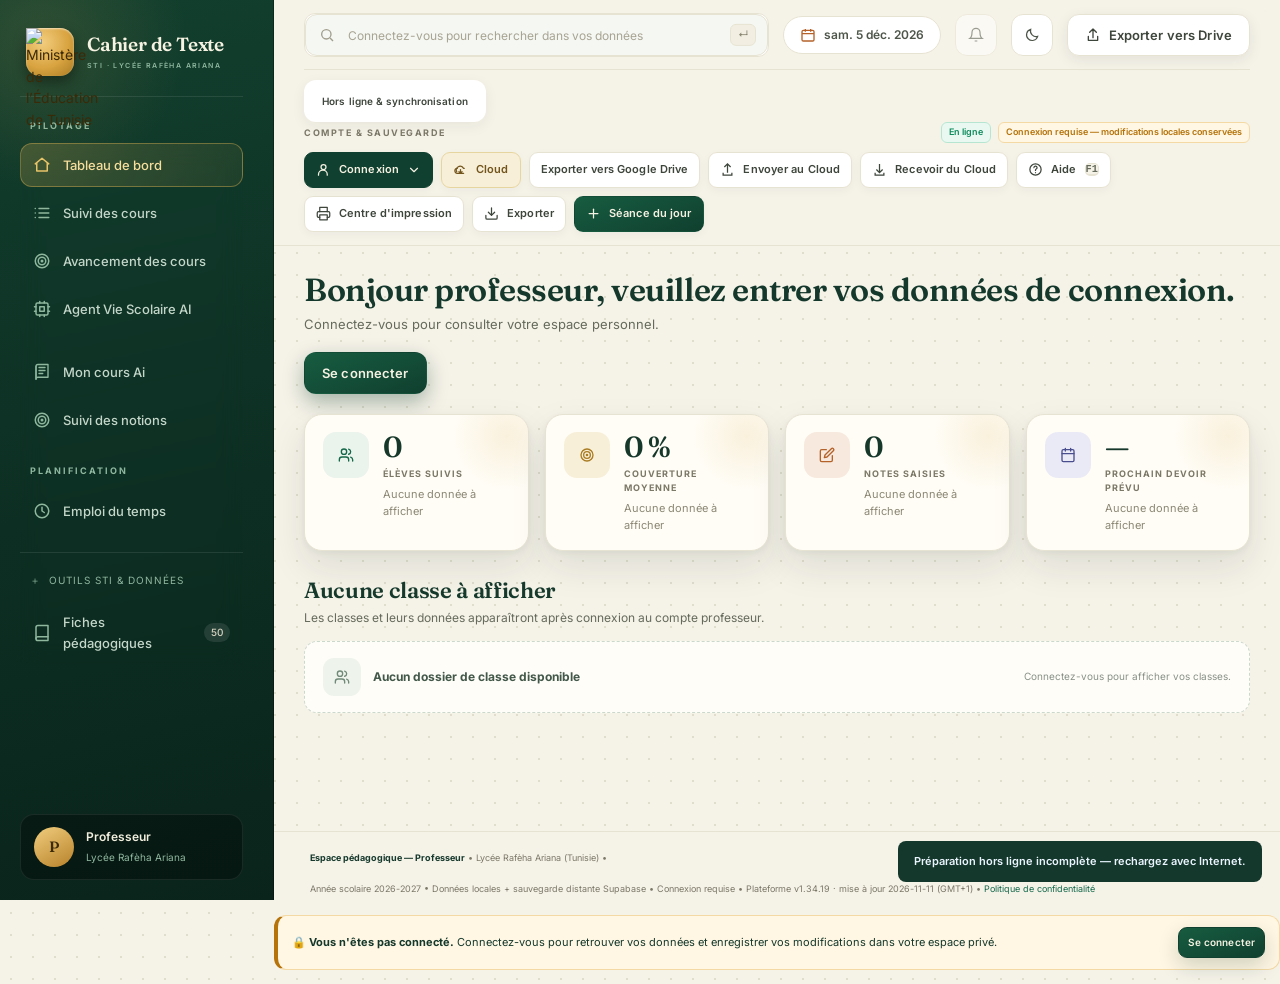
==== commit 0b137f7a: "Documents : ne plus annoncer « aucun fichier » a tort + diagnostic - Le rendu des documents parlait " ====
--- a/index.html
+++ b/index.html
@@ -125,7 +125,7 @@
 </div>
 <script>
 (function () {
-  var ATTENDU = "v1.34.18";
+  var ATTENDU = "v1.34.19";
   window.MAJ_ATTENDUE = ATTENDU;
   /* vide service worker + caches puis recharge : utile quand un ancien bundle reste servi */
   window.majViderCache = function () {
@@ -243,7 +243,7 @@
     </div>
     <div>
       Année scolaire 2026-2027 &bull; Données locales + sauvegarde distante Supabase &bull; <span id="ft-year"></span>
-      &bull; <span id="app-release">Plateforme v1.34.18 · mise à jour 2026-11-11 (GMT+1)</span>
+      &bull; <span id="app-release">Plateforme v1.34.19 · mise à jour 2026-11-11 (GMT+1)</span>
       &bull; <a href="politique-confidentialite.html">Politique de confidentialité</a>
     </div>
   </div>
@@ -537,6 +537,11 @@
       </label>
       <div class="note tiny" style="margin-top:12px">
         La clé publique ne permet que les opérations autorisées par les règles RLS de la table. Ne jamais coller la clé « service_role ».
+      </div>
+      <div class="note tiny" style="margin-top:12px;border-top:1px dashed #d8d2c0;padding-top:10px">
+        <strong>Énoncés, ressources et corrigés introuvables ?</strong>
+        <div id="cfg-diag-out" class="tiny" style="margin:8px 0 0;white-space:pre-wrap"></div>
+        <button class="btn btn-xs btn-line" style="margin-top:8px" onclick="runDocsDiagnostic(this)">Diagnostic des documents</button>
       </div>
     </div>
     <div class="box-f">
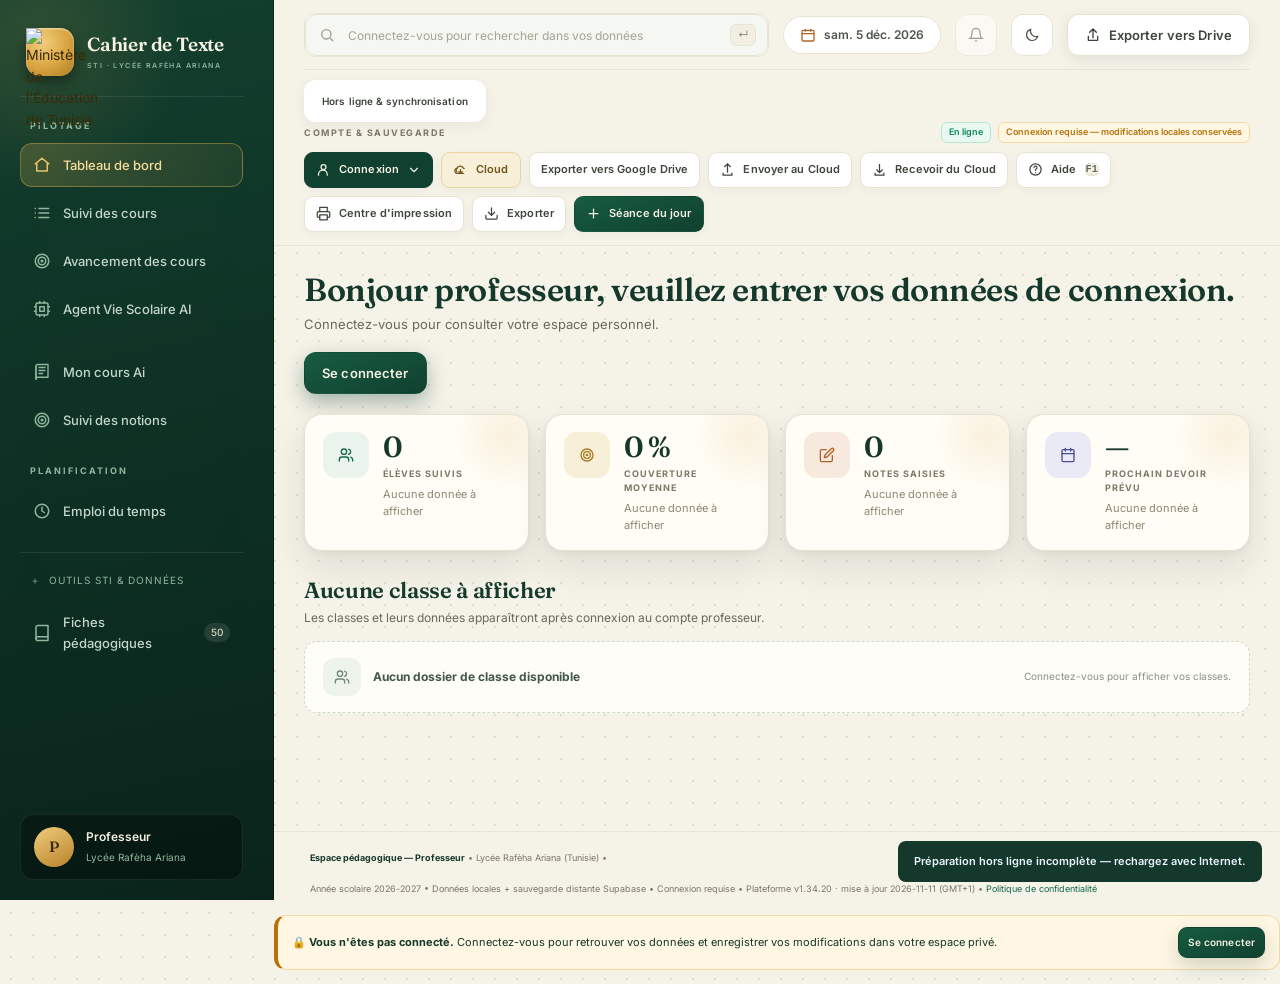
==== commit 7e77c852: "Alerte quand l'appareil ne consulte pas le projet Cloud publie (v1.34.20) Cause profonde des documen" ====
--- a/index.html
+++ b/index.html
@@ -125,7 +125,7 @@
 </div>
 <script>
 (function () {
-  var ATTENDU = "v1.34.19";
+  var ATTENDU = "v1.34.20";
   window.MAJ_ATTENDUE = ATTENDU;
   /* vide service worker + caches puis recharge : utile quand un ancien bundle reste servi */
   window.majViderCache = function () {
@@ -174,6 +174,15 @@
 </aside>
 
 <main class="wrap">
+  <div id="cloud-project-warning" class="no-print" role="alert" hidden style="margin:0 0 14px;padding:11px 14px;border:1px solid #b98a2e;border-left:4px solid #b98a2e;border-radius:10px;background:#fdf6e6;color:#4a3a12;font-size:13px;line-height:1.5">
+    <strong id="cloud-project-warning-title">Cet appareil ne consulte pas le projet Cloud publié.</strong>
+    <span id="cloud-project-warning-text"></span>
+    <div style="margin-top:8px;display:flex;gap:8px;flex-wrap:wrap">
+      <button type="button" class="btn btn-xs btn-blue" onclick="adoptPublishedCloud()">Revenir au projet publié</button>
+      <button type="button" class="btn btn-xs btn-line" onclick="openCloudSettings()">Voir les réglages</button>
+      <button type="button" class="btn btn-xs btn-line" onclick="dismissCloudProjectWarning()">Me le rappeler plus tard</button>
+    </div>
+  </div>
   <section id="v-dash" class="view on ref-ui"></section>
 <section id="v-cours" class="view ref-ui"></section>
 <section id="v-fiche" class="view ref-ui"></section>
@@ -243,7 +252,7 @@
     </div>
     <div>
       Année scolaire 2026-2027 &bull; Données locales + sauvegarde distante Supabase &bull; <span id="ft-year"></span>
-      &bull; <span id="app-release">Plateforme v1.34.19 · mise à jour 2026-11-11 (GMT+1)</span>
+      &bull; <span id="app-release">Plateforme v1.34.20 · mise à jour 2026-11-12 (GMT+1)</span>
       &bull; <a href="politique-confidentialite.html">Politique de confidentialité</a>
     </div>
   </div>
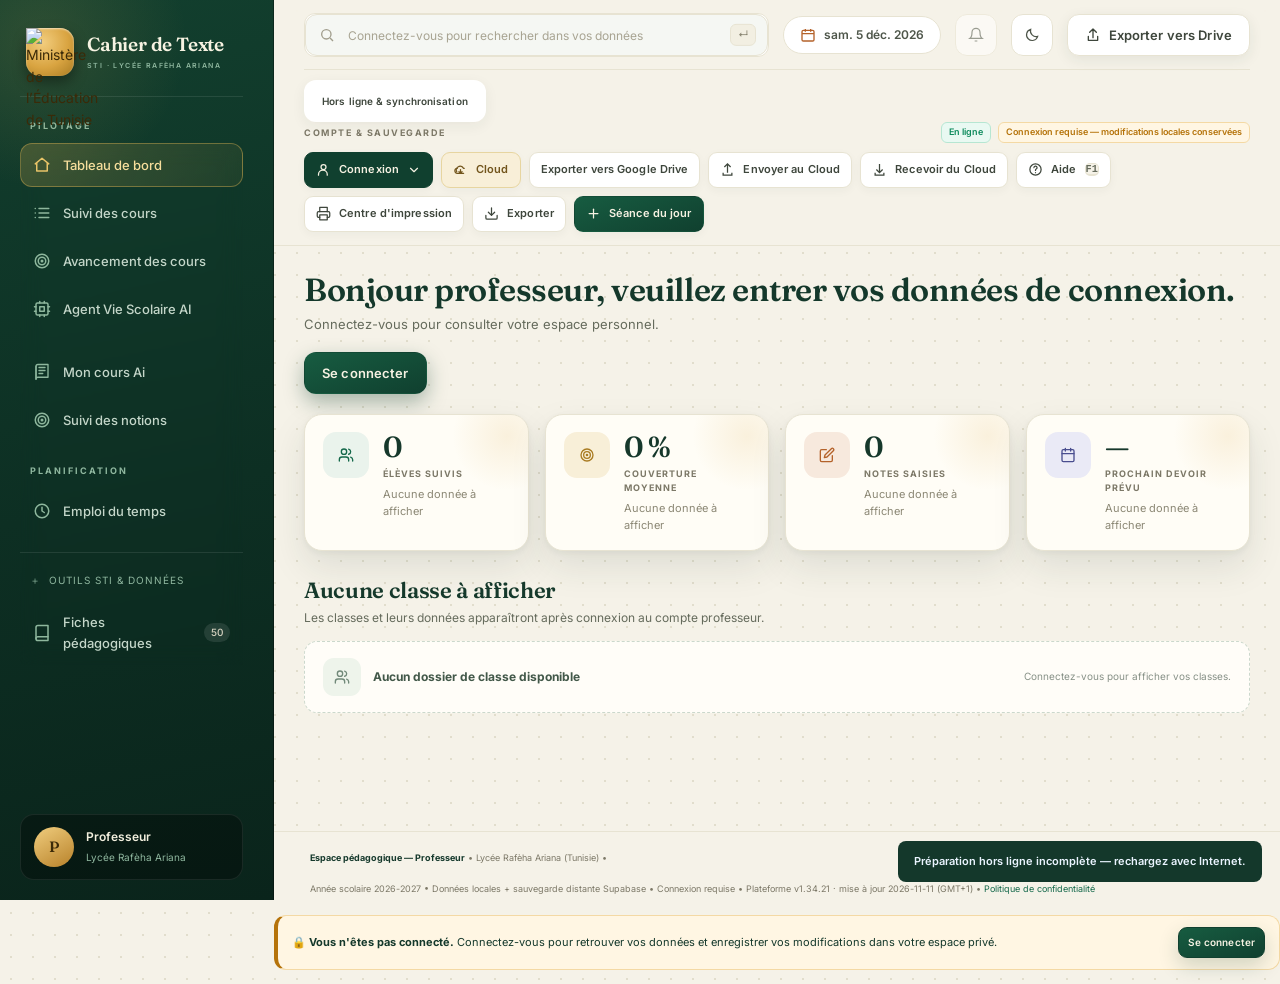
==== commit afd8dcf9: "Diagnostic des documents : corrige la portee et le message d'attente (v1.34.21) Le diagnostic ajoute" ====
--- a/index.html
+++ b/index.html
@@ -125,7 +125,7 @@
 </div>
 <script>
 (function () {
-  var ATTENDU = "v1.34.20";
+  var ATTENDU = "v1.34.21";
   window.MAJ_ATTENDUE = ATTENDU;
   /* vide service worker + caches puis recharge : utile quand un ancien bundle reste servi */
   window.majViderCache = function () {
@@ -252,7 +252,7 @@
     </div>
     <div>
       Année scolaire 2026-2027 &bull; Données locales + sauvegarde distante Supabase &bull; <span id="ft-year"></span>
-      &bull; <span id="app-release">Plateforme v1.34.20 · mise à jour 2026-11-12 (GMT+1)</span>
+      &bull; <span id="app-release">Plateforme v1.34.21 · mise à jour 2026-11-12 (GMT+1)</span>
       &bull; <a href="politique-confidentialite.html">Politique de confidentialité</a>
     </div>
   </div>
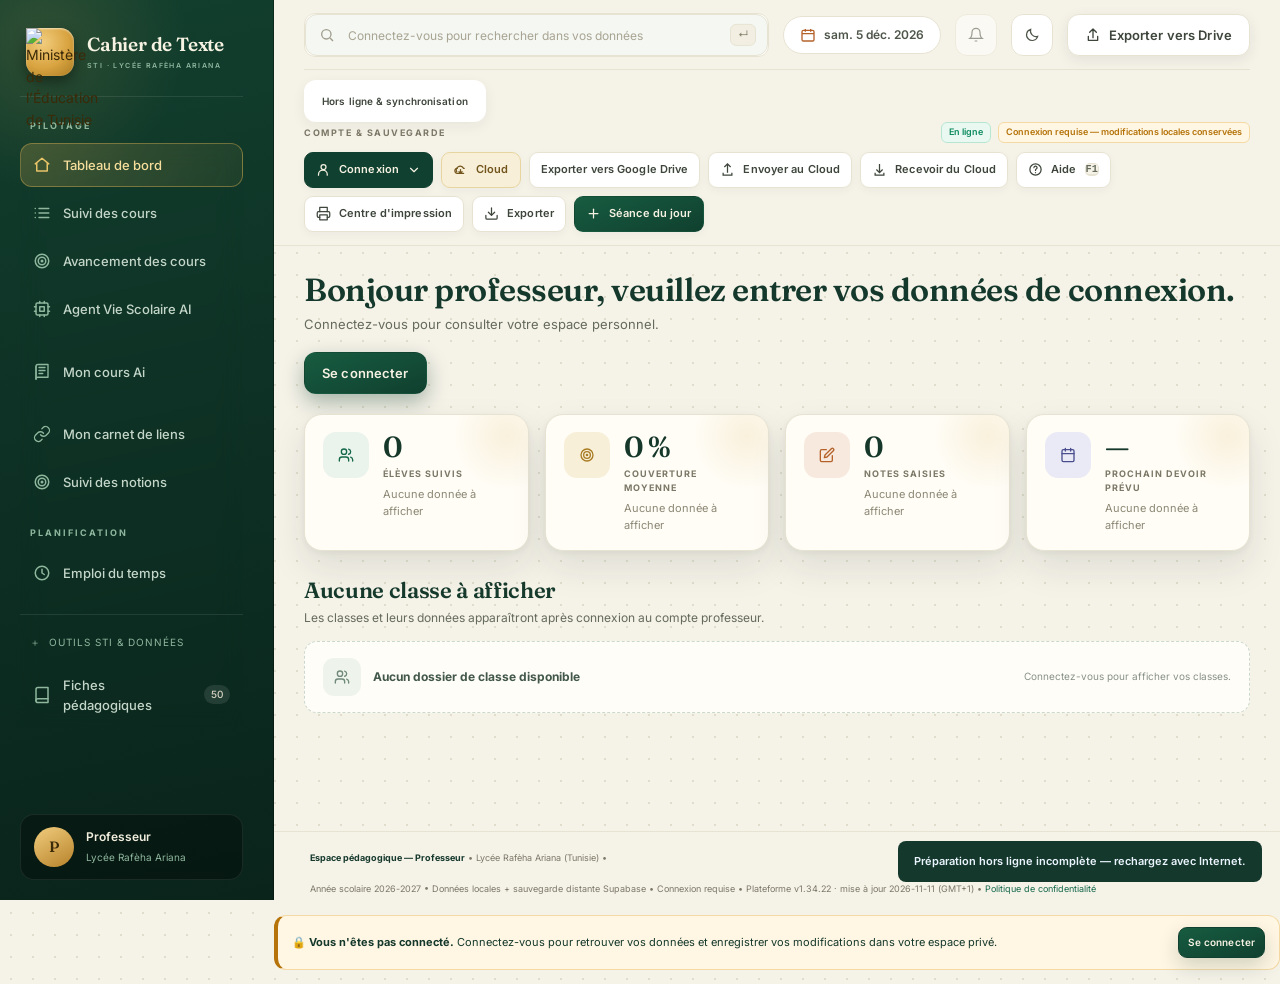
==== commit 7cd9b48b: "Mon carnet de liens : page, formulaire et table Supabase (v1.34.22) Nouvelle page « Mon carnet de li" ====
--- a/index.html
+++ b/index.html
@@ -125,7 +125,7 @@
 </div>
 <script>
 (function () {
-  var ATTENDU = "v1.34.21";
+  var ATTENDU = "v1.34.22";
   window.MAJ_ATTENDUE = ATTENDU;
   /* vide service worker + caches puis recharge : utile quand un ancien bundle reste servi */
   window.majViderCache = function () {
@@ -252,7 +252,7 @@
     </div>
     <div>
       Année scolaire 2026-2027 &bull; Données locales + sauvegarde distante Supabase &bull; <span id="ft-year"></span>
-      &bull; <span id="app-release">Plateforme v1.34.21 · mise à jour 2026-11-12 (GMT+1)</span>
+      &bull; <span id="app-release">Plateforme v1.34.22 · mise à jour 2026-11-13 (GMT+1)</span>
       &bull; <a href="politique-confidentialite.html">Politique de confidentialité</a>
     </div>
   </div>
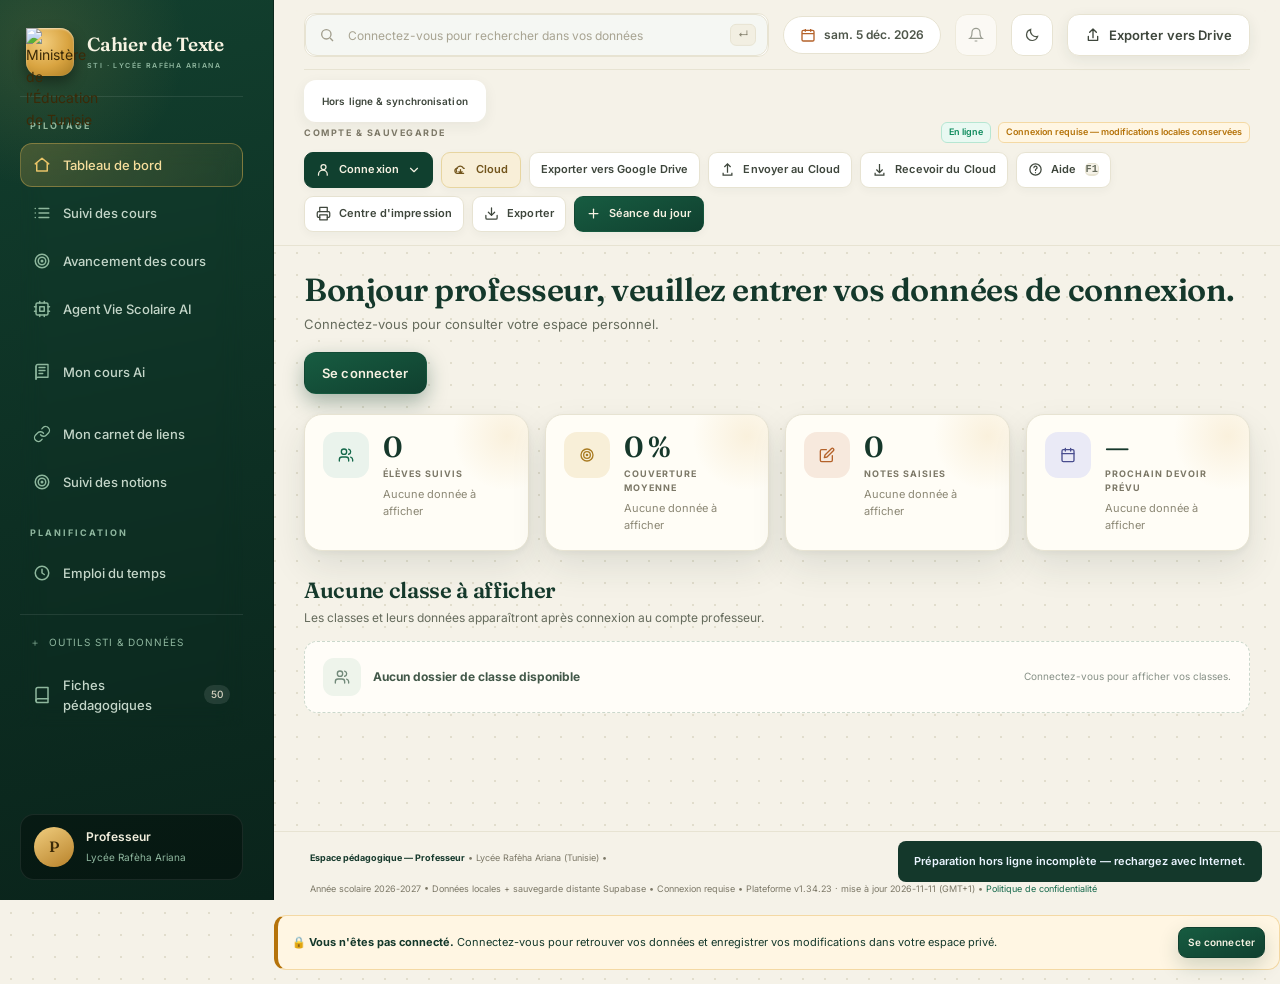
==== commit cff693ba: "Mes classes & eleves : onglets repares et imports reels (v1.34.23) Defaut bloquant corrige - Les 8 g" ====
--- a/index.html
+++ b/index.html
@@ -125,7 +125,7 @@
 </div>
 <script>
 (function () {
-  var ATTENDU = "v1.34.22";
+  var ATTENDU = "v1.34.23";
   window.MAJ_ATTENDUE = ATTENDU;
   /* vide service worker + caches puis recharge : utile quand un ancien bundle reste servi */
   window.majViderCache = function () {
@@ -252,7 +252,7 @@
     </div>
     <div>
       Année scolaire 2026-2027 &bull; Données locales + sauvegarde distante Supabase &bull; <span id="ft-year"></span>
-      &bull; <span id="app-release">Plateforme v1.34.22 · mise à jour 2026-11-13 (GMT+1)</span>
+      &bull; <span id="app-release">Plateforme v1.34.23 · mise à jour 2026-11-16 (GMT+1)</span>
       &bull; <a href="politique-confidentialite.html">Politique de confidentialité</a>
     </div>
   </div>
@@ -611,6 +611,7 @@
 <script src="assets/app.js"></script>
 <script src="assets/professeur-badge.js"></script>
 <script src="assets/student-csv.js"></script>
+<script src="assets/xlsx-lire.js"></script>
 <script src="assets/student-reports.js"></script>
 <script src="assets/eleves.js"></script>
 <script src="assets/admin.js"></script>
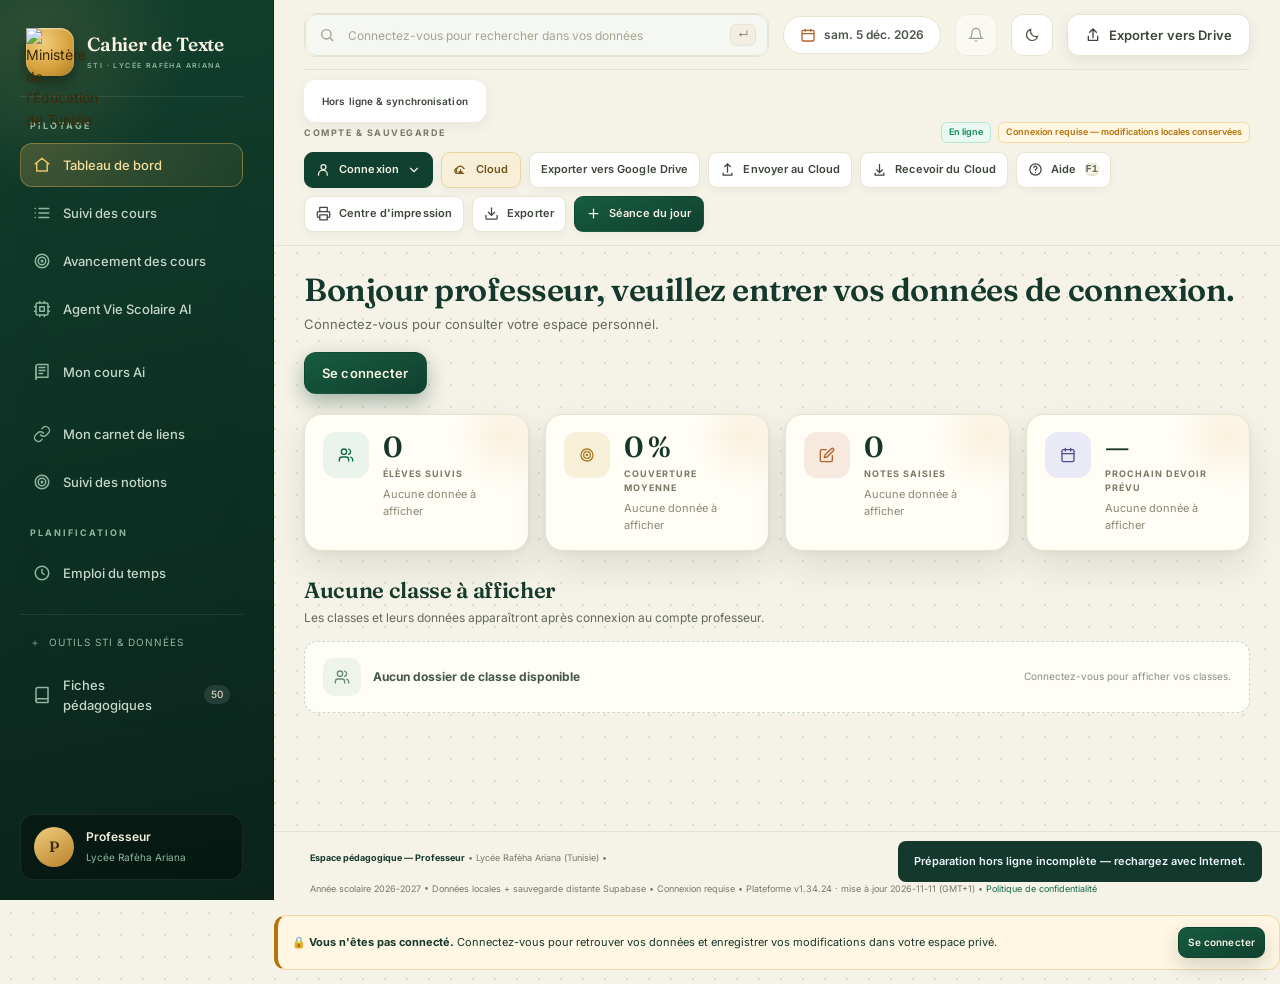
==== commit 9f03c6e7: "Dates des devoirs modifiables (v1.34.24) Une epreuve creee ne pouvait plus etre modifiee : aucun ecr" ====
--- a/index.html
+++ b/index.html
@@ -125,7 +125,7 @@
 </div>
 <script>
 (function () {
-  var ATTENDU = "v1.34.23";
+  var ATTENDU = "v1.34.24";
   window.MAJ_ATTENDUE = ATTENDU;
   /* vide service worker + caches puis recharge : utile quand un ancien bundle reste servi */
   window.majViderCache = function () {
@@ -252,7 +252,7 @@
     </div>
     <div>
       Année scolaire 2026-2027 &bull; Données locales + sauvegarde distante Supabase &bull; <span id="ft-year"></span>
-      &bull; <span id="app-release">Plateforme v1.34.23 · mise à jour 2026-11-16 (GMT+1)</span>
+      &bull; <span id="app-release">Plateforme v1.34.24 · mise à jour 2026-11-16 (GMT+1)</span>
       &bull; <a href="politique-confidentialite.html">Politique de confidentialité</a>
     </div>
   </div>
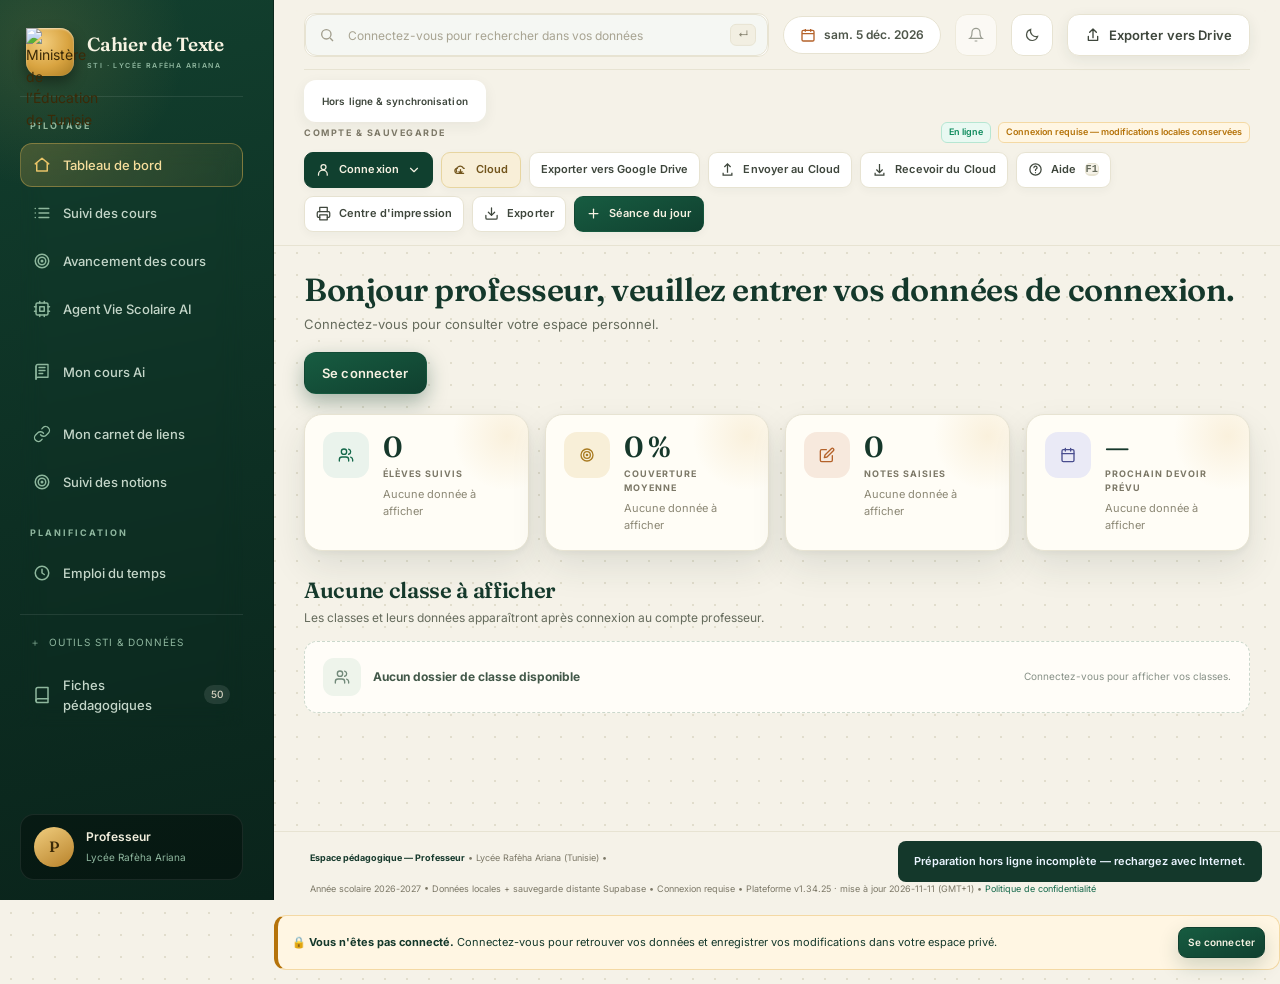
==== commit b749bd5c: "Ajouter un devoir depuis la fiche pedagogique et la repartition (v1.34.25) - ajouterDevoir(classe) :" ====
--- a/index.html
+++ b/index.html
@@ -125,8 +125,7 @@
 </div>
 <script>
 (function () {
-  var ATTENDU = "v1.34.24";
-  window.MAJ_ATTENDUE = ATTENDU;
+  var ATTENDU = "v1.34.25";  window.MAJ_ATTENDUE = ATTENDU;
   /* vide service worker + caches puis recharge : utile quand un ancien bundle reste servi */
   window.majViderCache = function () {
     var fin = function () { location.reload(); };
@@ -252,8 +251,7 @@
     </div>
     <div>
       Année scolaire 2026-2027 &bull; Données locales + sauvegarde distante Supabase &bull; <span id="ft-year"></span>
-      &bull; <span id="app-release">Plateforme v1.34.24 · mise à jour 2026-11-16 (GMT+1)</span>
-      &bull; <a href="politique-confidentialite.html">Politique de confidentialité</a>
+      &bull; <span id="app-release">Plateforme v1.34.25 · mise à jour 2026-11-16 (GMT+1)</span>      &bull; <a href="politique-confidentialite.html">Politique de confidentialité</a>
     </div>
   </div>
 </footer>
